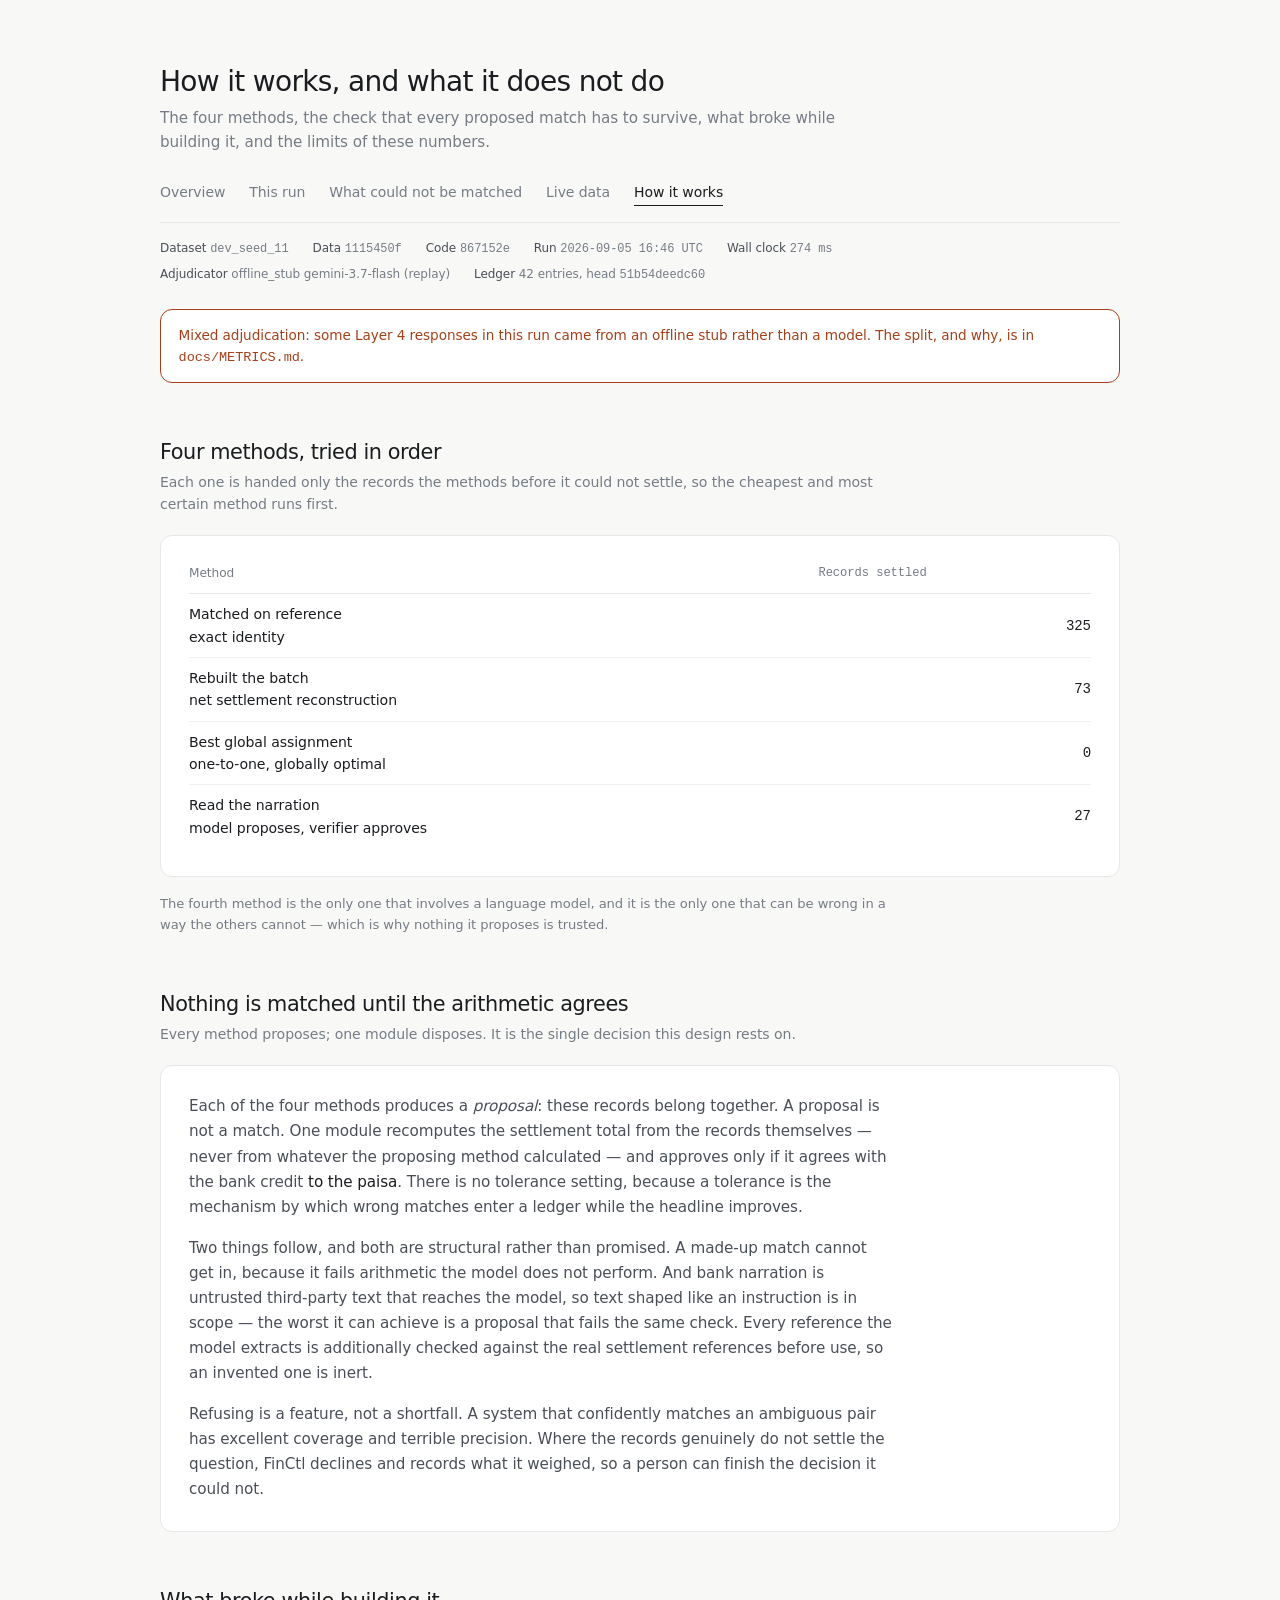
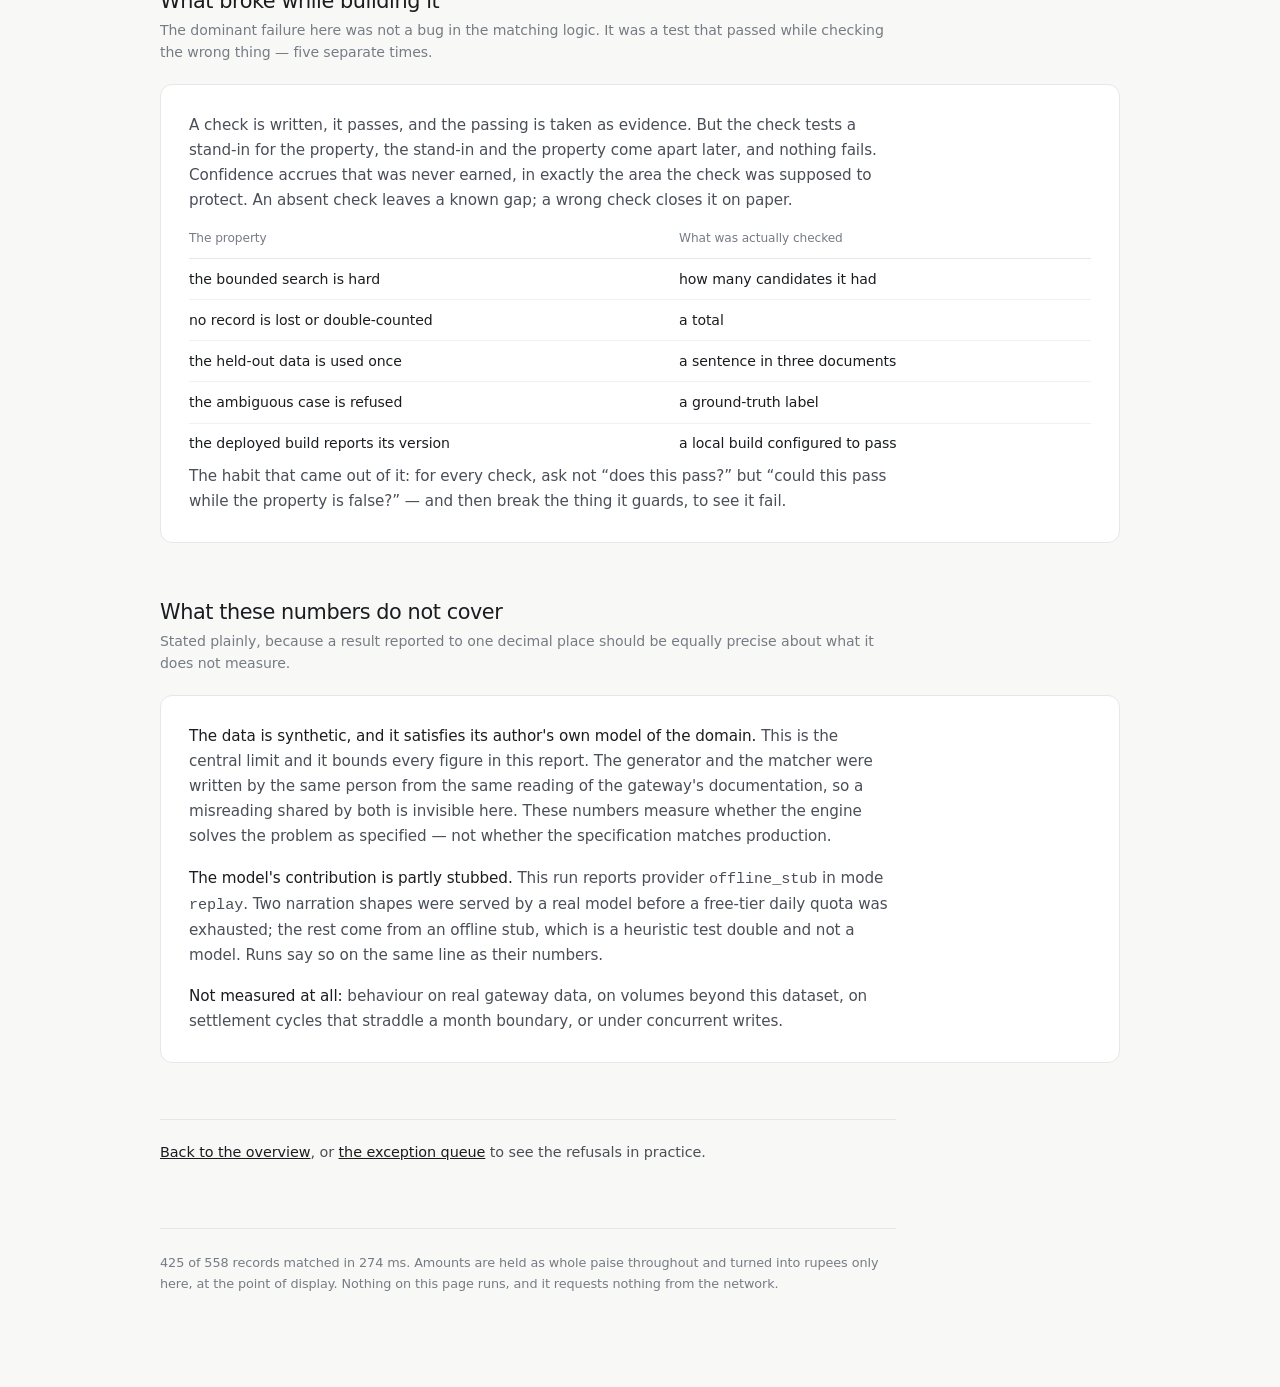
==== docs/about.html @ 03b8dcee "Split the report into five pages; add a read-only ingestion adapter The single page recorded a run f" ====
<!DOCTYPE html>
<html lang="en">
<head>
<meta charset="utf-8">
<meta name="viewport" content="width=device-width, initial-scale=1">
<title>How it works, and what it does not do — FinCtl</title>
<meta name="description" content="The four methods, the check that every proposed match has to survive, what broke while building it, and the limits of these numbers.">
<style>
/* FinCtl UI. Inlined into the page by scripts/render_report.py -- kept as a real file so it is
   editable and reviewable, but never fetched at runtime. No framework, no build step.

   Typography follows the Munim Today screen: a large light heading with one grey sentence under
   it saying what the section shows, generous whitespace, hairline-bordered white cards on a
   near-white ground. Text is set in the system sans face; monospace is reserved for money and
   counts, because those are the only things on the page a reader compares column-wise.

   Fonts are system stacks. A webfont would be an external request, and the static report's whole
   claim is that it makes none.

   Palette: grayscale, plus exactly two accents. One for money that reconciled, one for money that
   did not. A third colour would imply a third outcome, and there are only two. */

:root {
  --ink: #1a1c1f;
  --ink-2: #4a4f57;
  --muted: #767c85;
  --hair: #e6e7e9;
  --hair-2: #f0f1f2;
  --ground: #f8f8f7;
  --card: #ffffff;

  --resolved: #1f6f4a;
  --exception: #a5401a;

  --focus: #1a1c1f;

  --sans: -apple-system, BlinkMacSystemFont, "Segoe UI", "Inter", system-ui, "Helvetica Neue",
    Arial, sans-serif;
  --mono: ui-monospace, SFMono-Regular, "SF Mono", Menlo, Consolas, "Liberation Mono", monospace;

  --radius: 12px;
}

@media (prefers-color-scheme: dark) {
  :root {
    --ink: #e9eaec;
    --ink-2: #b4b9c0;
    --muted: #8e949c;
    --hair: #2b2e34;
    --hair-2: #23262b;
    --ground: #131519;
    --card: #191c21;

    --resolved: #52b184;
    --exception: #dd8055;

    --focus: #e9eaec;
  }
}

* { box-sizing: border-box; }

html { -webkit-text-size-adjust: 100%; }

body {
  margin: 0;
  padding: 4rem 1.5rem 6rem;
  background: var(--ground);
  color: var(--ink);
  font: 400 15px/1.6 var(--sans);
  letter-spacing: -0.005em;
}

main { max-width: 60rem; margin: 0 auto; }

/* Money and counts only. Everything else is the sans face. */
.num, .mono {
  font-family: var(--mono);
  font-variant-numeric: tabular-nums;
  font-feature-settings: "tnum";
  text-align: right;
  white-space: nowrap;
}
.mono { text-align: left; }

/* --- header ------------------------------------------------------------------------------ */

header { margin-bottom: 3.5rem; }

h1 {
  font-size: 1.75rem;
  font-weight: 300;
  letter-spacing: -0.025em;
  margin: 0 0 .5rem;
  line-height: 1.25;
}

.tagline {
  color: var(--muted);
  margin: 0 0 1.5rem;
  font-size: .95rem;
  max-width: 44rem;
  line-height: 1.55;
}

.provenance {
  color: var(--muted);
  font-size: .75rem;
  margin: 0;
  display: flex;
  flex-wrap: wrap;
  gap: .35rem 1.5rem;
}
.provenance b { font-weight: 500; color: var(--ink-2); }
.provenance .v { font-family: var(--mono); font-variant-numeric: tabular-nums; }

.warn {
  color: var(--exception);
  background: var(--card);
  border: 1px solid currentColor;
  border-radius: var(--radius);
  padding: .9rem 1.1rem;
  font-size: .85rem;
  line-height: 1.55;
  margin: 1.5rem 0 0;
}

/* --- sections ---------------------------------------------------------------------------- */

section { margin-bottom: 3.5rem; }

h2 {
  font-size: 1.3rem;
  font-weight: 300;
  letter-spacing: -0.02em;
  color: var(--ink);
  margin: 0 0 .35rem;
  line-height: 1.3;
}

/* The single grey sentence under every heading, saying what the section shows. */
.says {
  color: var(--muted);
  font-size: .88rem;
  margin: 0 0 1.25rem;
  max-width: 46rem;
  line-height: 1.55;
}

/* The caption under a figure, saying how to read what is above it. */
.caption {
  color: var(--muted);
  font-size: .82rem;
  margin: 1rem 0 0;
  max-width: 46rem;
  line-height: 1.6;
}

.card {
  background: var(--card);
  border: 1px solid var(--hair);
  border-radius: var(--radius);
  padding: 1.75rem;
}
.card.flush { padding: 0; overflow: hidden; }

/* --- intro ------------------------------------------------------------------------------- */

.intro p {
  margin: 0 0 1rem;
  max-width: 44rem;
  font-size: .95rem;
  line-height: 1.65;
  color: var(--ink-2);
}
.intro p:last-child { margin-bottom: 0; }
.intro strong { color: var(--ink); font-weight: 500; }
.intro .lede { color: var(--ink); font-size: 1rem; }

/* The worked example. A definition list, so the figures line up in their own column without a
   table's header row implying more structure than three numbers need. */
.worked {
  margin: 1.5rem 0;
  padding: 1.25rem 1.4rem;
  background: var(--ground);
  border-radius: calc(var(--radius) - 4px);
  border: 1px solid var(--hair-2);
}
.worked dl {
  margin: 0;
  display: grid;
  grid-template-columns: 1fr auto;
  gap: .55rem 1.5rem;
  align-items: baseline;
}
.worked dt { color: var(--ink-2); font-size: .88rem; }
.worked dt small { display: block; color: var(--muted); font-size: .76rem; margin-top: .15rem; }
.worked dd {
  margin: 0;
  font-family: var(--mono);
  font-variant-numeric: tabular-nums;
  text-align: right;
  white-space: nowrap;
  font-size: .9rem;
}
.worked dt.gap, .worked dd.gap { padding-top: .7rem; border-top: 1px solid var(--hair); }
.worked dd.gap { color: var(--exception); }
.worked dd.closed { color: var(--resolved); }

/* --- metrics strip ----------------------------------------------------------------------- */

/* Three columns exactly, not auto-fit. There are six cells, and `auto-fit` resolved to five at
   this width, leaving one cell alone on a second row beside four cells' worth of bare grid
   background. A fixed 3x2 divides evenly. */
.strip {
  display: grid;
  grid-template-columns: repeat(3, 1fr);
  gap: 1px;
  background: var(--hair);
  border: 1px solid var(--hair);
  border-radius: var(--radius);
  overflow: hidden;
  margin: 0;
}

.cell { background: var(--card); padding: 1.25rem 1.3rem; }
.cell dt { color: var(--muted); font-size: .78rem; margin: 0 0 .5rem; font-weight: 400; }
.cell dd {
  margin: 0;
  font-family: var(--mono);
  font-variant-numeric: tabular-nums;
  font-size: 1.4rem;
  font-weight: 400;
  letter-spacing: -0.02em;
  line-height: 1.15;
}
.cell .sub {
  display: block;
  font-family: var(--sans);
  font-size: .76rem;
  color: var(--muted);
  margin-top: .45rem;
  letter-spacing: 0;
}
.cell.good dd { color: var(--resolved); }
.cell.bad dd { color: var(--exception); }

/* --- cascade ----------------------------------------------------------------------------- */

.cascade { display: flex; flex-direction: column; gap: .9rem; }

/* Three columns: label, bar, figures. The figures used to be overlaid on the bar with a
   text-shadow meant to keep them legible over the fill, the track and both accents at once. A
   screenshot showed it does not work -- dark text on the dark green fill is unreadable. Giving
   the numbers their own column is legible unconditionally and needs no trick. */
.rung {
  display: grid;
  grid-template-columns: 12.5rem 1fr 13rem;
  gap: 1.25rem;
  align-items: center;
}
.rung .lbl { font-size: .9rem; color: var(--ink); }
.rung .lbl small { display: block; color: var(--muted); font-size: .74rem; margin-top: .15rem; }

.track {
  background: var(--hair-2);
  border-radius: 3px;
  height: 1.9rem;
  display: flex;
  align-items: center;
}

/* Width is set inline from the data, because the value IS the datum -- a stylesheet cannot know
   it. Nothing else about the bar is inline. */
.fill { height: 100%; background: var(--resolved); border-radius: 3px; min-width: 3px; }
.rung.dead .fill { background: var(--muted); }
.rung.out .fill { background: var(--exception); }

.rung .qty {
  font-size: .8rem;
  color: var(--ink);
  font-family: var(--mono);
  font-variant-numeric: tabular-nums;
  white-space: nowrap;
}
.rung .qty .of { color: var(--muted); font-family: var(--sans); }

/* --- exception queue --------------------------------------------------------------------- */

.by-type { width: 100%; border-collapse: collapse; font-size: .88rem; }
.by-type th {
  text-align: left;
  font-weight: 500;
  color: var(--muted);
  font-size: .76rem;
  padding: 0 .75rem .6rem 0;
  border-bottom: 1px solid var(--hair);
}
.by-type th.num { padding-right: 0; }
.by-type td { padding: .55rem .75rem .55rem 0; border-bottom: 1px solid var(--hair-2); }
.by-type td.num { padding-right: 0; }
.by-type tr:last-child td { border-bottom: none; }

.queue { display: flex; flex-direction: column; }

/* <details>/<summary> rather than a scripted table: keyboard operation, Enter/Space, and screen
   reader expanded-state come from the element for free, and no JS means no way for the toggle to
   break. The grid gives the alignment a table would. */
.item { border-bottom: 1px solid var(--hair); }
.item:last-child { border-bottom: none; }

.item > summary {
  display: grid;
  grid-template-columns: 1.25rem 1fr 5.5rem 10.5rem;
  gap: .9rem;
  align-items: baseline;
  padding: 1rem 1.75rem;
  cursor: pointer;
  list-style: none;
  font-size: .9rem;
}
.item > summary::-webkit-details-marker { display: none; }
.item > summary:hover { background: var(--ground); }
.item[open] > summary { background: var(--ground); }

/* Text marker, not an icon. */
.item > summary .mark { color: var(--muted); user-select: none; font-family: var(--mono); }
.item > summary .mark::before { content: "+"; }
.item[open] > summary .mark::before { content: "\2212"; }

.item > summary .what { color: var(--ink); }
.item > summary .where {
  display: block;
  color: var(--muted);
  font-size: .76rem;
  margin-top: .25rem;
}
.item > summary .cnt {
  color: var(--muted);
  font-size: .82rem;
  font-family: var(--mono);
  font-variant-numeric: tabular-nums;
  text-align: right;
}
.item > summary .amt {
  color: var(--exception);
  font-family: var(--mono);
  font-variant-numeric: tabular-nums;
  text-align: right;
}

.body { padding: .25rem 1.75rem 1.75rem 4rem; }
.body > p { margin: 1rem 0 0; font-size: .88rem; color: var(--ink-2); max-width: 46rem; line-height: 1.6; }

.body h3 {
  font-size: .78rem;
  font-weight: 500;
  color: var(--muted);
  margin: 1.75rem 0 .7rem;
}
.body h3 .flag { font-weight: 400; color: var(--exception); }
.body h3 .ok { font-weight: 400; color: var(--muted); }

.ev { width: 100%; border-collapse: collapse; font-size: .82rem; }
.ev th {
  text-align: left;
  font-weight: 500;
  color: var(--muted);
  font-size: .74rem;
  padding: 0 .75rem .4rem 0;
  border-bottom: 1px solid var(--hair);
  white-space: nowrap;
}
.ev th.num { padding-right: 0; }
.ev td { padding: .45rem .75rem; border-bottom: 1px solid var(--hair-2); vertical-align: top; }
.ev td:first-child { padding-left: 0; }
.ev td.num { padding-right: 0; }
.ev tr:last-child td { border-bottom: none; }
.ev .rid { font-family: var(--mono); color: var(--ink-2); white-space: nowrap; }
.ev .keys { color: var(--muted); font-size: .76rem; }
.ev .keys span { margin-right: .9rem; white-space: nowrap; }
.ev .pair td { border-bottom: none; padding-bottom: .1rem; padding-top: .8rem; }
.ev .pairsum { color: var(--resolved); }

.subset { margin: 0 0 .45rem; font-size: .82rem; }
.subset .ids { font-family: var(--mono); color: var(--ink-2); }
.subset .eq { color: var(--muted); }
.subset .pairsum { font-family: var(--mono); color: var(--resolved); }

.trail { width: 100%; border-collapse: collapse; font-size: .8rem; }
.trail th {
  text-align: left; font-weight: 500; color: var(--muted); font-size: .74rem;
  padding: 0 .75rem .4rem 0; border-bottom: 1px solid var(--hair);
}
.trail th.num { padding-right: 0; }
.trail td { padding: .45rem .75rem; border-bottom: 1px solid var(--hair-2); vertical-align: top; }
.trail td:first-child { padding-left: 0; }
.trail tr:last-child td { border-bottom: none; }
.trail .hash { font-family: var(--mono); color: var(--muted); white-space: nowrap; }
.trail .det { color: var(--ink-2); line-height: 1.5; }

/* Terminal and empty states get a sentence, not a shrug. */
.empty {
  padding: 2.5rem 1.75rem;
  color: var(--muted);
  font-size: .9rem;
  line-height: 1.6;
  text-align: center;
}
.empty strong { display: block; color: var(--ink); font-weight: 400; margin-bottom: .4rem; font-size: .95rem; }
.empty code {
  font-family: var(--mono);
  color: var(--ink);
  background: var(--ground);
  border: 1px solid var(--hair);
  padding: .1rem .4rem;
  border-radius: 4px;
  font-size: .85em;
}

/* --- raw blocks -------------------------------------------------------------------------- */

pre {
  background: var(--ground);
  border: 1px solid var(--hair-2);
  border-radius: calc(var(--radius) - 4px);
  padding: 1.1rem 1.2rem;
  overflow-x: auto;
  font-family: var(--mono);
  font-variant-numeric: tabular-nums;
  font-size: .74rem;
  line-height: 1.6;
  margin: 0;
}

details.raw { border-top: 1px solid var(--hair-2); }
details.raw:first-of-type { border-top: none; }
details.raw > summary {
  cursor: pointer;
  font-size: .88rem;
  color: var(--ink-2);
  padding: 1rem 0;
  list-style: none;
}
details.raw > summary::-webkit-details-marker { display: none; }
details.raw > summary::before { content: "+"; color: var(--muted); margin-right: .6rem; font-family: var(--mono); }
details.raw[open] > summary::before { content: "\2212"; }
details.raw > summary:hover { color: var(--ink); }
details.raw > pre { margin-bottom: 1.25rem; }

footer {
  margin-top: 4rem;
  padding-top: 1.5rem;
  border-top: 1px solid var(--hair);
  color: var(--muted);
  font-size: .8rem;
  line-height: 1.6;
  max-width: 46rem;
}

/* --- navigation ---------------------------------------------------------------------------- */

/* Text links, no icons, no chrome. The current page is a span rather than a link to itself: a
   control that does nothing is worse than no control (D-0026). */
nav {
  display: flex;
  flex-wrap: wrap;
  gap: .25rem 1.5rem;
  margin: 1.25rem 0 1rem;
  padding-bottom: 1rem;
  border-bottom: 1px solid var(--hair);
  font-size: .875rem;
}

nav a, nav .here {
  text-decoration: none;
  padding: .15rem 0;
  border-bottom: 1px solid transparent;
}

nav a { color: var(--muted); }
nav a:hover { color: var(--ink); border-bottom-color: var(--hair); }

nav .here {
  color: var(--ink);
  font-weight: 500;
  border-bottom-color: var(--ink);
}

/* Skip link: present for keyboard users, out of the way for everyone else. */
.skip {
  position: absolute;
  left: -9999px;
  top: 0;
  background: var(--card);
  color: var(--ink);
  padding: .6rem 1rem;
  border: 1px solid var(--hair);
  border-radius: var(--radius);
  z-index: 10;
}
.skip:focus { left: 1rem; top: 1rem; }

.onward {
  margin-top: 2.5rem;
  padding-top: 1.25rem;
  border-top: 1px solid var(--hair);
  color: var(--ink-2);
  font-size: .9rem;
  line-height: 1.7;
  max-width: 46rem;
}
.onward a { color: var(--ink); }

.onward-list { margin: 0; display: grid; gap: .35rem .75rem; }
.onward-list dt { margin-top: .85rem; font-weight: 500; }
.onward-list dt:first-child { margin-top: 0; }
.onward-list dd {
  margin: 0;
  color: var(--ink-2);
  font-size: .9rem;
  line-height: 1.65;
}

/* --- exception filtering, in CSS ------------------------------------------------------------ */

/* Filtering with no script at all (D-0026). Each chip is a fragment link to an empty anchor that
   sits immediately before the queue; `:target` on that anchor lets a sibling combinator reach in
   and hide every row of a different type. The back button works because these are real history
   entries, and it degrades to "everything shown" when no fragment is set. */

.filters {
  display: flex;
  flex-wrap: wrap;
  gap: .5rem;
  margin: 0 0 1.25rem;
}

.filters .chip {
  display: inline-flex;
  align-items: baseline;
  gap: .5rem;
  padding: .35rem .7rem;
  border: 1px solid var(--hair);
  border-radius: 999px;
  background: var(--card);
  color: var(--ink-2);
  font-size: .8rem;
  text-decoration: none;
}

.filters .chip:hover { color: var(--ink); border-color: var(--ink-2); }

.filters .chip .cnt {
  color: var(--muted);
  font-family: var(--mono);
  font-variant-numeric: tabular-nums;
  font-size: .75rem;
}

/* The anchors themselves are invisible and carry nothing. */
.ftarget { display: block; height: 0; overflow: hidden; }

/* Targeting any filter anchor hides every row; the matching rule then re-shows its own
   type. The exception types are a CLOSED enum (core/results.py), so these rules are
   enumerable rather than open-ended, and a test asserts every member of that enum has one
   here — otherwise adding a type would silently produce a filter that hides everything. */
.ftarget:target ~ .card .item { display: none; }
#f-all:target ~ .card .item { display: block; }
#f-AMBIGUOUS:target ~ .card .t-AMBIGUOUS { display: block; }
#f-DISPUTE_UNRESOLVED:target ~ .card .t-DISPUTE_UNRESOLVED { display: block; }
#f-DUPLICATE_REFERENCE:target ~ .card .t-DUPLICATE_REFERENCE { display: block; }
#f-FX_UNRESOLVED:target ~ .card .t-FX_UNRESOLVED { display: block; }
#f-MISSING_BANK_ROW:target ~ .card .t-MISSING_BANK_ROW { display: block; }
#f-MISSING_GATEWAY_ROW:target ~ .card .t-MISSING_GATEWAY_ROW { display: block; }
#f-ON_HOLD_UNRELEASED:target ~ .card .t-ON_HOLD_UNRELEASED { display: block; }
#f-SUBSET_SEARCH_EXHAUSTED:target ~ .card .t-SUBSET_SEARCH_EXHAUSTED { display: block; }
#f-TIMING_OUTSIDE_WINDOW:target ~ .card .t-TIMING_OUTSIDE_WINDOW { display: block; }
#f-UNCLASSIFIED:target ~ .card .t-UNCLASSIFIED { display: block; }
#f-UNEXPLAINED_ADJ:target ~ .card .t-UNEXPLAINED_ADJ { display: block; }
#f-UNPARSEABLE_NARRATION:target ~ .card .t-UNPARSEABLE_NARRATION { display: block; }
#f-VERIFIER_REJECTED:target ~ .card .t-VERIFIER_REJECTED { display: block; }

/* --- focus, motion, small screens -------------------------------------------------------- */

/* Visible focus on everything interactive, including summary elements, which several UA
   stylesheets leave unstyled. */
a:focus-visible,
summary:focus-visible,
[tabindex]:focus-visible {
  outline: 2px solid var(--focus);
  outline-offset: -2px;
  border-radius: 3px;
}
summary:focus:not(:focus-visible) { outline: none; }

@media (prefers-reduced-motion: reduce) {
  *, *::before, *::after {
    animation-duration: 0.01ms !important;
    animation-iteration-count: 1 !important;
    transition-duration: 0.01ms !important;
    scroll-behavior: auto !important;
  }
}

@media (max-width: 46rem) {
  body { padding: 2.25rem 1rem 4rem; font-size: 14px; }
  main { max-width: none; }

  h1 { font-size: 1.45rem; }
  h2 { font-size: 1.15rem; }

  .card { padding: 1.25rem; }
  section { margin-bottom: 2.5rem; }
  header { margin-bottom: 2.5rem; }

  /* The cascade stacks: a 12.5rem label column plus a bar does not fit a phone, and shrinking the
     label to fit would truncate the layer names, which are the point. */
  .rung { grid-template-columns: 1fr; gap: .4rem; }
  .rung .lbl small { display: inline; margin-left: .5rem; }

  /* The worked example keeps its two columns -- the figures are the content, and stacking them
     would break the alignment that makes the subtraction readable. */
  .worked { padding: 1rem; }
  .worked dl { gap: .5rem .75rem; }
  .worked dt { font-size: .82rem; }
  .worked dd { font-size: .82rem; }

  /* Amount stays on its own row and stays right-aligned rather than being dropped -- it is the
     column an operator triages on. */
  .item > summary {
    grid-template-columns: 1.25rem 1fr;
    row-gap: .5rem;
    padding: .9rem 1.25rem;
  }
  .item > summary .cnt,
  .item > summary .amt { grid-column: 2; text-align: left; }
  .item > summary .amt { font-size: .95rem; }

  .body { padding: .25rem 1.25rem 1.25rem 1.25rem; }

  /* Evidence tables scroll rather than reflow: the row-id and amount columns must stay on one
     line to remain comparable. */
  .ev-wrap, .trail-wrap { overflow-x: auto; }

  .cell dd { font-size: 1.25rem; }
}

/* The filter counts are rows, not records, and the two genuinely differ. Said next to the
   controls rather than in a footnote, because that is where the confusion happens. */
.filter-note { margin-top: -.5rem; margin-bottom: 1.25rem; }

/* --- the credential form (D-0027) ---------------------------------------------------------- */

/* The only form in the report, and the only page with a control that acts. It exists on the
   server-rendered /settings page and is deliberately absent from the static export, where there
   would be nothing to receive it. */

form.keys { margin: 0; max-width: 34rem; }
form.keys p { margin: 0 0 1rem; display: flex; flex-direction: column; gap: .35rem; }
form.keys p.two { flex-direction: row; gap: .75rem; align-items: flex-end; flex-wrap: wrap; }
form.keys p.two label { align-self: flex-start; }

form.keys label {
  color: var(--ink-2);
  font-size: .8rem;
  letter-spacing: .01em;
}

form.keys input {
  font: inherit;
  font-family: var(--mono);
  font-variant-numeric: tabular-nums;
  padding: .5rem .65rem;
  border: 1px solid var(--hair);
  border-radius: 8px;
  background: var(--ground);
  color: var(--ink);
  min-width: 0;
}

form.keys p.two input { width: 7rem; }
form.keys input:focus-visible { outline: 2px solid var(--focus); outline-offset: -2px; }

form.keys input.submit {
  font-family: var(--sans);
  cursor: pointer;
  align-self: flex-start;
  width: auto;
  padding: .55rem 1.1rem;
  background: var(--ink);
  color: var(--card);
  border-color: var(--ink);
}
form.keys input.submit:hover { opacity: .88; }

/* The limits list. Plain text, no icons -- these are the constraints, not decoration. */
.limits {
  margin: 0;
  padding-left: 1.1rem;
  color: var(--ink-2);
  font-size: .9rem;
  line-height: 1.7;
}
.limits li { margin-bottom: .5rem; }
.limits li:last-child { margin-bottom: 0; }

</style>
</head>
<body>
<a class="skip" href="#main">Skip to content</a>
<main>
  <header>
    <h1>How it works, and what it does not do</h1>
    <p class="tagline">The four methods, the check that every proposed match has to survive, what broke while building it, and the limits of these numbers.</p>
    <nav aria-label="Sections"><a href="index.html">Overview</a><a href="run.html">This run</a><a href="exceptions.html">What could not be matched</a><a href="settings.html">Live data</a><span class="here" aria-current="page">How it works</span></nav>
    <p class="provenance"><span><b>Dataset</b> <span class='v'>dev_seed_11</span></span> <span><b>Data</b> <span class='v'>1115450f</span></span> <span><b>Code</b> <span class='v'>867152e</span></span> <span><b>Run</b> <span class='v'>2026-09-05 16:46 UTC</span></span> <span><b>Wall clock</b> <span class='v'>274 ms</span></span> <span><b>Adjudicator</b> offline_stub gemini-3.7-flash (replay)</span> <span><b>Ledger</b> 42 entries, head <span class='v'>51b54deedc60</span></span></p>
    <p class="warn">Mixed adjudication: some Layer 4 responses in this run came from an offline stub rather than a model. The split, and why, is in <code>docs/METRICS.md</code>.</p>
  </header>

  <div id="main">
<section><h2>Four methods, tried in order</h2><p class="says">Each one is handed only the records the methods before it could not settle, so the cheapest and most certain method runs first.</p><div class="card"><table class="by-type"><thead><tr><th>Method</th><th class="num">Records settled</th></tr></thead><tbody><tr><td>Matched on reference<br><span class="keys">exact identity</span></td><td class="num">325</td></tr><tr><td>Rebuilt the batch<br><span class="keys">net settlement reconstruction</span></td><td class="num">73</td></tr><tr><td>Best global assignment<br><span class="keys">one-to-one, globally optimal</span></td><td class="num">0</td></tr><tr><td>Read the narration<br><span class="keys">model proposes, verifier approves</span></td><td class="num">27</td></tr></tbody></table></div><p class="caption">The fourth method is the only one that involves a language model, and it is the only one that can be wrong in a way the others cannot — which is why nothing it proposes is trusted.</p></section><section><h2>Nothing is matched until the arithmetic agrees</h2><p class="says">Every method proposes; one module disposes. It is the single decision this design rests on.</p><div class="card intro"><p>Each of the four methods produces a <em>proposal</em>: these records belong together. A proposal is not a match. One module recomputes the settlement total from the records themselves — never from whatever the proposing method calculated — and approves only if it agrees with the bank credit <strong>to the paisa</strong>. There is no tolerance setting, because a tolerance is the mechanism by which wrong matches enter a ledger while the headline improves.</p><p>Two things follow, and both are structural rather than promised. A made-up match cannot get in, because it fails arithmetic the model does not perform. And bank narration is untrusted third-party text that reaches the model, so text shaped like an instruction is in scope — the worst it can achieve is a proposal that fails the same check. Every reference the model extracts is additionally checked against the real settlement references before use, so an invented one is inert.</p><p>Refusing is a feature, not a shortfall. A system that confidently matches an ambiguous pair has excellent coverage and terrible precision. Where the records genuinely do not settle the question, FinCtl declines and records what it weighed, so a person can finish the decision it could not.</p></div></section><section><h2>What broke while building it</h2><p class="says">The dominant failure here was not a bug in the matching logic. It was a test that passed while checking the wrong thing — five separate times.</p><div class="card intro"><p>A check is written, it passes, and the passing is taken as evidence. But the check tests a stand-in for the property, the stand-in and the property come apart later, and nothing fails. Confidence accrues that was never earned, in exactly the area the check was supposed to protect. An absent check leaves a known gap; a wrong check closes it on paper.</p><table class="by-type"><thead><tr><th>The property</th><th>What was actually checked</th></tr></thead><tbody><tr><td>the bounded search is hard</td><td>how many candidates it had</td></tr><tr><td>no record is lost or double-counted</td><td>a total</td></tr><tr><td>the held-out data is used once</td><td>a sentence in three documents</td></tr><tr><td>the ambiguous case is refused</td><td>a ground-truth label</td></tr><tr><td>the deployed build reports its version</td><td>a local build configured to pass</td></tr></tbody></table><p>The habit that came out of it: for every check, ask not &ldquo;does this pass?&rdquo; but &ldquo;could this pass while the property is false?&rdquo; — and then break the thing it guards, to see it fail.</p></div></section><section><h2>What these numbers do not cover</h2><p class="says">Stated plainly, because a result reported to one decimal place should be equally precise about what it does not measure.</p><div class="card intro"><p><strong>The data is synthetic, and it satisfies its author's own model of the domain.</strong> This is the central limit and it bounds every figure in this report. The generator and the matcher were written by the same person from the same reading of the gateway's documentation, so a misreading shared by both is invisible here. These numbers measure whether the engine solves the problem as specified — not whether the specification matches production.</p><p><strong>The model's contribution is partly stubbed.</strong> This run reports provider <code>offline_stub</code> in mode <code>replay</code>. Two narration shapes were served by a real model before a free-tier daily quota was exhausted; the rest come from an offline stub, which is a heuristic test double and not a model. Runs say so on the same line as their numbers.</p><p><strong>Not measured at all:</strong> behaviour on real gateway data, on volumes beyond this dataset, on settlement cycles that straddle a month boundary, or under concurrent writes.</p></div></section><p class="onward"><a href="index.html">Back to the overview</a>, or <a href="exceptions.html">the exception queue</a> to see the refusals in practice.</p>
  </div>

  <footer>425 of 558 records matched in 274 ms. Amounts are held as whole paise throughout and turned into rupees only here, at the point of display. Nothing on this page runs, and it requests nothing from the network.</footer>
</main>
<!-- The figures on this page are also here as JSON, so it is machine-readable without scraping
     the markup. Nothing on this page executes: there is no script, no fetch, and no external
     reference of any kind. Filtering is CSS `:target`, not code. -->
<script id="run-data" type="application/json">{
  "ablation": "\nAblation (same dataset, layers enabled cumulatively)\n  arm                  auto-match   false-match   value matched   exceptions   UNCLASSIFIED\n  exact only (L1)          58.2%         0.00%           57.2%          233             94\n  + netting (L2)           71.3%         0.00%           73.4%          160              4   +13.1pp rec  +16.2pp val\n  + fuzzy (L3)             71.3%         0.00%           73.4%          160              0   +0.0pp rec  +0.0pp val\n  + LLM (L4)               76.2%         0.00%           78.8%          133              0   +4.8pp rec  +5.4pp val\n  False-match rate is reported on every arm: an arm that raises coverage while also\n  raising false matches is a regression being sold as an improvement.\n  Records and value are reported separately because a layer can buy a lot of one and\n  little of the other.",
  "at_risk_paise": 1146129974,
  "auto_matched": 425,
  "block": "Dataset: dev_seed_11  data 1115450f   SHA: 867152e   2026-09-05 16:46\nAdjudicator: offline_stub / gemini-3.7-flash   !! STUBBED PROPOSER, not a model (6 responses)\n  ^ counts THIS RUN's responses. 1 cached rule(s) were authored by a real model; those narrations now resolve via the promoted regex, so their fixtures are never consulted and the model does not appear above. Its contribution moved from the response cache into the rules cache, which is what promotion is for.\nRecords processed         558          Wall clock    0.275s\nAuto-matched              425    76.2%   Throughput   2031 rec/s\n  Layer 1  exact            325    58.2%\n  Layer 2  netting           73    13.1%\n  Layer 3  fuzzy              0     0.0%\n  Layer 4  LLM+verified      27     4.8%\nFalse matches               0    0.00%   <- precision, not coverage\nExceptions                133    23.8%    Rs 1,14,61,299.74 at risk\n  correctly flagged        94    70.7%\n  missed matches           39    29.3%\nValue in the run    Rs 8,77,64,133.83          <- see 'value denominator' below\n  value matched     Rs 6,91,46,021.36    78.8%\n  value unmatched   Rs 1,86,18,112.47    21.2%   the two sum to the total, exactly\n  value denominator: per record across all three sources, the same population the record rate uses.\n    One sale is counted up to three times -- as a ledger row, a gateway payment and inside a bank credit --\n    so this exceeds the money that moved. Per source: merchant Rs 2,66,64,589.00  gateway Rs 3,39,09,140.33  bank Rs 2,71,90,404.50\n  NB 'at risk' above is Rs 1,14,61,299.74, which is NOT this figure: it sums each exception's own\n    amount-at-risk (a batch's expected credit, say), not the gross value of every record it names.\n  by type: TIMING_OUTSIDE_WINDOW 44, AMBIGUOUS 43, MISSING_BANK_ROW 32, UNPARSEABLE_NARRATION 32, SUBSET_SEARCH_EXHAUSTED 13, MISSING_GATEWAY_ROW 1\n  by class: absent 56, undetermined 38\nLLM calls                   0   cache hits    6   Calls / 100  0.00 (replay: all 6 responses from cache)\n  cold calls / 100: not measured -- this run replayed from cache, so it cannot report a cold rate. The last cold attempt was terminated by provider quota exhaustion; see docs/METRICS.md.\n  by kind: none (all replayed from fixtures)   MODE=replay\nRules cache                 3 rules   2 promoted from narration the seeded regex missed\n  authored by: google-gemini/gemini-3.7-flash x1, offline_stub/gemini-3.7-flash x1\nAdjudication             0.0s   retries 0   backoff     0s   (1% of wall clock)\nCost / 1000            Rs TBD          USD 0.000000 total\nAudit ledger               42 entries   head 51b54deedc60\nBy mechanism  (delta != 0 batches; ground-truth attribution. refused is a SUCCESS, exhausted is an honest failure)\n  credit_without_parseable_utr       4 batches  resolved 3  refused 0  exhausted 0  unclassified 0  MISSING_BANK_ROW 1\n  duplicate_reference_contamination  2 batches  resolved 2  refused 0  exhausted 0  unclassified 0\n  export_cutoff_skew                 3 batches  resolved 3  refused 0  exhausted 0  unclassified 0\n  multiple_subsets_explain_delta     2 batches  resolved 0  refused 2  exhausted 0  unclassified 0\n  on_hold_release_misdated           2 batches  resolved 2  refused 0  exhausted 0  unclassified 0\n  pool_beyond_node_budget            1 batch    resolved 0  refused 0  exhausted 1  unclassified 0\nRefusals  (declining is a SUCCESS. Two distinct kinds, kept separate on purpose - they were conflated once). STRICTER than the by-pathology row below: that asks whether the engine avoided a wrong answer, this asks whether it gave the right answer for the right reason - a declared AMBIGUOUS, not merely an absence.\n  P7 record-level tie            8/8    records   100.0%\n  M5 batch subset ambiguity      2/2    batches   100.0%\nBy pathology  (records carry >=1, so these OVERLAP and do not sum to 558)\n  P1   502/541  P2    57/66   P3    18/18   P4     3/3    P5     4/4    P6    24/24\n  P7     8/8    P8    24/24   P9    50/50   P10   30/30   P11    2/2    P12   12/14",
  "by_class": {
    "absent": 56,
    "undetermined": 38
  },
  "by_mechanism": {
    "credit_without_parseable_utr": {
      "MISSING_BANK_ROW": 1,
      "batches": 4,
      "exhausted": 0,
      "refused": 0,
      "resolved": 3,
      "unclassified": 0
    },
    "duplicate_reference_contamination": {
      "batches": 2,
      "exhausted": 0,
      "refused": 0,
      "resolved": 2,
      "unclassified": 0
    },
    "export_cutoff_skew": {
      "batches": 3,
      "exhausted": 0,
      "refused": 0,
      "resolved": 3,
      "unclassified": 0
    },
    "multiple_subsets_explain_delta": {
      "batches": 2,
      "exhausted": 0,
      "refused": 2,
      "resolved": 0,
      "unclassified": 0
    },
    "on_hold_release_misdated": {
      "batches": 2,
      "exhausted": 0,
      "refused": 0,
      "resolved": 2,
      "unclassified": 0
    },
    "pool_beyond_node_budget": {
      "batches": 1,
      "exhausted": 1,
      "refused": 0,
      "resolved": 0,
      "unclassified": 0
    }
  },
  "by_type": {
    "AMBIGUOUS": 43,
    "MISSING_BANK_ROW": 32,
    "MISSING_GATEWAY_ROW": 1,
    "SUBSET_SEARCH_EXHAUSTED": 13,
    "TIMING_OUTSIDE_WINDOW": 44,
    "UNPARSEABLE_NARRATION": 32
  },
  "correctly_flagged": 94,
  "dataset": "dev_seed_11",
  "entering": {
    "1": 558,
    "2": 233,
    "3": 160,
    "4": 160
  },
  "exception_items": [
    {
      "amount_at_risk_paise": 411156315,
      "audit_trail": [
        {
          "confidence": 100,
          "decision": "raise_exception",
          "detail": "44 gateway rows carry no settlement assignment, and no in-period batch needed them. Their settlement falls outside the period this export covers - pending writeback, not a reconciliation failure.",
          "entry_hash": "bfec27888b38",
          "layer": 4,
          "model": "gemini-3.7-flash",
          "outcome": "TIMING_OUTSIDE_WINDOW",
          "provider": "offline_stub",
          "seq": 39
        }
      ],
      "detail": "44 gateway rows carry no settlement assignment, and no in-period batch needed them. Their settlement falls outside the period this export covers - pending writeback, not a reconciliation failure.",
      "evidence": [],
      "evidence_complete": true,
      "evidence_found": 0,
      "evidence_truncated": false,
      "id": "ex012",
      "layer": 4,
      "record_ids": [
        "gw_000022",
        "gw_000025",
        "gw_000026",
        "gw_000028",
        "gw_000030",
        "gw_000033",
        "gw_000034",
        "gw_000035",
        "gw_000036",
        "gw_000037",
        "gw_000039",
        "gw_000040",
        "gw_000042",
        "gw_000043",
        "gw_000044",
        "gw_000045",
        "gw_000046",
        "gw_000047",
        "gw_000048",
        "gw_000049",
        "gw_000050",
        "gw_000051",
        "gw_000052",
        "gw_000053",
        "gw_000054",
        "gw_000055",
        "gw_000056",
        "gw_000057",
        "gw_000058",
        "gw_000059",
        "gw_000148",
        "gw_000149",
        "gw_000150",
        "gw_000151",
        "gw_000152",
        "gw_000288",
        "gw_000289",
        "gw_000290",
        "gw_000291",
        "gw_000292",
        "gw_000293",
        "gw_000294",
        "gw_000299",
        "gw_000300"
      ],
      "type": "TIMING_OUTSIDE_WINDOW"
    },
    {
      "amount_at_risk_paise": 132893704,
      "audit_trail": [
        {
          "confidence": 100,
          "decision": "raise_exception",
          "detail": "search hit its nodes bound at subset size 8 after 200001 nodes over 62 candidates, with 0 subsets found so far - a lower bound, not a total. Neither a match nor an ambiguity can be claimed from an incomplete search.",
          "entry_hash": "bcead4d07560",
          "layer": 2,
          "model": null,
          "outcome": "SUBSET_SEARCH_EXHAUSTED",
          "provider": null,
          "seq": 38
        }
      ],
      "detail": "search hit its nodes bound at subset size 8 after 200001 nodes over 62 candidates, with 0 subsets found so far - a lower bound, not a total. Neither a match nor an ambiguity can be claimed from an incomplete search.",
      "evidence": [],
      "evidence_complete": false,
      "evidence_found": 0,
      "evidence_truncated": false,
      "id": "ex004",
      "layer": 2,
      "record_ids": [
        "gw_000015",
        "gw_000016",
        "gw_000017",
        "gw_000018",
        "gw_000019",
        "gw_000020",
        "bk_000003",
        "ml_000015",
        "ml_000016",
        "ml_000017",
        "ml_000018",
        "ml_000019",
        "ml_000020"
      ],
      "type": "SUBSET_SEARCH_EXHAUSTED"
    },
    {
      "amount_at_risk_paise": 86904639,
      "audit_trail": [
        {
          "confidence": 100,
          "decision": "raise_exception",
          "detail": "setl_000028 settled with UTR 1585862611g2e9cy but no bank credit carries that reference. Absence, not mismatch: there is no scalar to reconstruct against, so no search is attempted.",
          "entry_hash": "924b13fc01d0",
          "layer": 1,
          "model": null,
          "outcome": "MISSING_BANK_ROW",
          "provider": null,
          "seq": 36
        },
        {
          "confidence": 100,
          "decision": "raise_exception",
          "detail": "setl_000028 settled with UTR 1585862611g2e9cy and no bank credit carries that reference in either its reference column or a parseable narration. A credit with unreadable narration is present in this statement, so this may be a formatting problem rather than a feed gap - a human should read the narration.",
          "entry_hash": "51b54deedc60",
          "layer": 4,
          "model": "gemini-3.7-flash",
          "outcome": "UNPARSEABLE_NARRATION",
          "provider": "offline_stub",
          "seq": 42
        }
      ],
      "detail": "setl_000028 settled with UTR 1585862611g2e9cy but no bank credit carries that reference. Absence, not mismatch: there is no scalar to reconstruct against, so no search is attempted.",
      "evidence": [],
      "evidence_complete": true,
      "evidence_found": 0,
      "evidence_truncated": false,
      "id": "ex002",
      "layer": 1,
      "record_ids": [
        "gw_000233",
        "gw_000234",
        "gw_000235",
        "gw_000236",
        "gw_000237",
        "gw_000238",
        "ml_000171",
        "ml_000172",
        "ml_000173",
        "ml_000174",
        "ml_000175",
        "ml_000176"
      ],
      "type": "MISSING_BANK_ROW"
    },
    {
      "amount_at_risk_paise": 86904639,
      "audit_trail": [
        {
          "confidence": 100,
          "decision": "raise_exception",
          "detail": "setl_000028 settled with UTR 1585862611g2e9cy but no bank credit carries that reference. Absence, not mismatch: there is no scalar to reconstruct against, so no search is attempted.",
          "entry_hash": "924b13fc01d0",
          "layer": 1,
          "model": null,
          "outcome": "MISSING_BANK_ROW",
          "provider": null,
          "seq": 36
        },
        {
          "confidence": 100,
          "decision": "raise_exception",
          "detail": "setl_000028 settled with UTR 1585862611g2e9cy and no bank credit carries that reference in either its reference column or a parseable narration. A credit with unreadable narration is present in this statement, so this may be a formatting problem rather than a feed gap - a human should read the narration.",
          "entry_hash": "51b54deedc60",
          "layer": 4,
          "model": "gemini-3.7-flash",
          "outcome": "UNPARSEABLE_NARRATION",
          "provider": "offline_stub",
          "seq": 42
        }
      ],
      "detail": "setl_000028 settled with UTR 1585862611g2e9cy and no bank credit carries that reference in either its reference column or a parseable narration. A credit with unreadable narration is present in this statement, so this may be a formatting problem rather than a feed gap - a human should read the narration.",
      "evidence": [],
      "evidence_complete": true,
      "evidence_found": 0,
      "evidence_truncated": false,
      "id": "ex011",
      "layer": 4,
      "record_ids": [
        "gw_000233",
        "gw_000234",
        "gw_000235",
        "gw_000236",
        "gw_000237",
        "gw_000238",
        "ml_000171",
        "ml_000172",
        "ml_000173",
        "ml_000174",
        "ml_000175",
        "ml_000176"
      ],
      "type": "UNPARSEABLE_NARRATION"
    },
    {
      "amount_at_risk_paise": 78199779,
      "audit_trail": [
        {
          "confidence": 100,
          "decision": "raise_exception",
          "detail": "setl_000023 settled with UTR 1675464054gdi3eg but no bank credit carries that reference. Absence, not mismatch: there is no scalar to reconstruct against, so no search is attempted.",
          "entry_hash": "4389f90d9cfa",
          "layer": 1,
          "model": null,
          "outcome": "MISSING_BANK_ROW",
          "provider": null,
          "seq": 34
        },
        {
          "confidence": 100,
          "decision": "raise_exception",
          "detail": "setl_000023 settled with UTR 1675464054gdi3eg and no bank credit carries that reference in either its reference column or a parseable narration. A credit with unreadable narration is present in this statement, so this may be a formatting problem rather than a feed gap - a human should read the narration.",
          "entry_hash": "09695c3a259a",
          "layer": 4,
          "model": "gemini-3.7-flash",
          "outcome": "UNPARSEABLE_NARRATION",
          "provider": "offline_stub",
          "seq": 40
        }
      ],
      "detail": "setl_000023 settled with UTR 1675464054gdi3eg but no bank credit carries that reference. Absence, not mismatch: there is no scalar to reconstruct against, so no search is attempted.",
      "evidence": [],
      "evidence_complete": true,
      "evidence_found": 0,
      "evidence_truncated": false,
      "id": "ex000",
      "layer": 1,
      "record_ids": [
        "gw_000197",
        "gw_000198",
        "gw_000199",
        "gw_000200",
        "gw_000201",
        "gw_000202",
        "ml_000135",
        "ml_000136",
        "ml_000137",
        "ml_000138",
        "ml_000139",
        "ml_000140"
      ],
      "type": "MISSING_BANK_ROW"
    },
    {
      "amount_at_risk_paise": 78199779,
      "audit_trail": [
        {
          "confidence": 100,
          "decision": "raise_exception",
          "detail": "setl_000023 settled with UTR 1675464054gdi3eg but no bank credit carries that reference. Absence, not mismatch: there is no scalar to reconstruct against, so no search is attempted.",
          "entry_hash": "4389f90d9cfa",
          "layer": 1,
          "model": null,
          "outcome": "MISSING_BANK_ROW",
          "provider": null,
          "seq": 34
        },
        {
          "confidence": 100,
          "decision": "raise_exception",
          "detail": "setl_000023 settled with UTR 1675464054gdi3eg and no bank credit carries that reference in either its reference column or a parseable narration. A credit with unreadable narration is present in this statement, so this may be a formatting problem rather than a feed gap - a human should read the narration.",
          "entry_hash": "09695c3a259a",
          "layer": 4,
          "model": "gemini-3.7-flash",
          "outcome": "UNPARSEABLE_NARRATION",
          "provider": "offline_stub",
          "seq": 40
        }
      ],
      "detail": "setl_000023 settled with UTR 1675464054gdi3eg and no bank credit carries that reference in either its reference column or a parseable narration. A credit with unreadable narration is present in this statement, so this may be a formatting problem rather than a feed gap - a human should read the narration.",
      "evidence": [],
      "evidence_complete": true,
      "evidence_found": 0,
      "evidence_truncated": false,
      "id": "ex009",
      "layer": 4,
      "record_ids": [
        "gw_000197",
        "gw_000198",
        "gw_000199",
        "gw_000200",
        "gw_000201",
        "gw_000202",
        "ml_000135",
        "ml_000136",
        "ml_000137",
        "ml_000138",
        "ml_000139",
        "ml_000140"
      ],
      "type": "UNPARSEABLE_NARRATION"
    },
    {
      "amount_at_risk_paise": 51707899,
      "audit_trail": [
        {
          "confidence": 100,
          "decision": "raise_exception",
          "detail": "setl_000024 settled with UTR 182473832603xxzm but no bank credit carries that reference. Absence, not mismatch: there is no scalar to reconstruct against, so no search is attempted.",
          "entry_hash": "ad9d2411bd65",
          "layer": 1,
          "model": null,
          "outcome": "MISSING_BANK_ROW",
          "provider": null,
          "seq": 35
        },
        {
          "confidence": 100,
          "decision": "raise_exception",
          "detail": "setl_000024 settled with UTR 182473832603xxzm and no bank credit carries that reference in either its reference column or a parseable narration. A credit with unreadable narration is present in this statement, so this may be a formatting problem rather than a feed gap - a human should read the narration.",
          "entry_hash": "e49cc48ab4e4",
          "layer": 4,
          "model": "gemini-3.7-flash",
          "outcome": "UNPARSEABLE_NARRATION",
          "provider": "offline_stub",
          "seq": 41
        }
      ],
      "detail": "setl_000024 settled with UTR 182473832603xxzm but no bank credit carries that reference. Absence, not mismatch: there is no scalar to reconstruct against, so no search is attempted.",
      "evidence": [],
      "evidence_complete": true,
      "evidence_found": 0,
      "evidence_truncated": false,
      "id": "ex001",
      "layer": 1,
      "record_ids": [
        "gw_000203",
        "gw_000204",
        "gw_000205",
        "gw_000206",
        "ml_000141",
        "ml_000142",
        "ml_000143",
        "ml_000144"
      ],
      "type": "MISSING_BANK_ROW"
    },
    {
      "amount_at_risk_paise": 51707899,
      "audit_trail": [
        {
          "confidence": 100,
          "decision": "raise_exception",
          "detail": "bank credit bk_000023 carries reference (none) which matches no settlement. Narration: 'NEFT CR-RAZORPAY SOFTWARE-SETTLEMENT'",
          "entry_hash": "51aefd4fcab6",
          "layer": 1,
          "model": null,
          "outcome": "MISSING_GATEWAY_ROW",
          "provider": null,
          "seq": 37
        }
      ],
      "detail": "bank credit bk_000023 carries reference (none) which matches no settlement. Narration: 'NEFT CR-RAZORPAY SOFTWARE-SETTLEMENT'",
      "evidence": [],
      "evidence_complete": true,
      "evidence_found": 0,
      "evidence_truncated": false,
      "id": "ex003",
      "layer": 1,
      "record_ids": [
        "bk_000023"
      ],
      "type": "MISSING_GATEWAY_ROW"
    },
    {
      "amount_at_risk_paise": 51707899,
      "audit_trail": [
        {
          "confidence": 100,
          "decision": "raise_exception",
          "detail": "setl_000024 settled with UTR 182473832603xxzm but no bank credit carries that reference. Absence, not mismatch: there is no scalar to reconstruct against, so no search is attempted.",
          "entry_hash": "ad9d2411bd65",
          "layer": 1,
          "model": null,
          "outcome": "MISSING_BANK_ROW",
          "provider": null,
          "seq": 35
        },
        {
          "confidence": 100,
          "decision": "raise_exception",
          "detail": "setl_000024 settled with UTR 182473832603xxzm and no bank credit carries that reference in either its reference column or a parseable narration. A credit with unreadable narration is present in this statement, so this may be a formatting problem rather than a feed gap - a human should read the narration.",
          "entry_hash": "e49cc48ab4e4",
          "layer": 4,
          "model": "gemini-3.7-flash",
          "outcome": "UNPARSEABLE_NARRATION",
          "provider": "offline_stub",
          "seq": 41
        }
      ],
      "detail": "setl_000024 settled with UTR 182473832603xxzm and no bank credit carries that reference in either its reference column or a parseable narration. A credit with unreadable narration is present in this statement, so this may be a formatting problem rather than a feed gap - a human should read the narration.",
      "evidence": [],
      "evidence_complete": true,
      "evidence_found": 0,
      "evidence_truncated": false,
      "id": "ex010",
      "layer": 4,
      "record_ids": [
        "gw_000203",
        "gw_000204",
        "gw_000205",
        "gw_000206",
        "ml_000141",
        "ml_000142",
        "ml_000143",
        "ml_000144"
      ],
      "type": "UNPARSEABLE_NARRATION"
    },
    {
      "amount_at_risk_paise": 36543400,
      "audit_trail": [
        {
          "confidence": 100,
          "decision": "raise_exception",
          "detail": "2 ledger rows and 2 gateway payments of Rs 1,82,717.00 are mutually interchangeable: every candidate pairing is equally optimal, so nothing in the data says which payment belongs to which order. The money reconciles either way; the attribution does not, and attributing a payment to the wrong customer is a wrong statement about that customer's account. Refused rather than picked. | evidence 4/4: [ml_000222+gw_000295]=18271700; [ml_000222+gw_000296]=18271700; [ml_000223+gw_000295]=18271700; [ml_000223+gw_000296]=18271700",
          "entry_hash": "4a73b5ad5f1f",
          "layer": 3,
          "model": null,
          "outcome": "AMBIGUOUS",
          "provider": null,
          "seq": 32
        }
      ],
      "detail": "2 ledger rows and 2 gateway payments of Rs 1,82,717.00 are mutually interchangeable: every candidate pairing is equally optimal, so nothing in the data says which payment belongs to which order. The money reconciles either way; the attribution does not, and attributing a payment to the wrong customer is a wrong statement about that customer's account. Refused rather than picked.",
      "evidence": [
        {
          "row_ids": [
            "ml_000222",
            "gw_000295"
          ],
          "sum_paise": 18271700
        },
        {
          "row_ids": [
            "ml_000222",
            "gw_000296"
          ],
          "sum_paise": 18271700
        },
        {
          "row_ids": [
            "ml_000223",
            "gw_000295"
          ],
          "sum_paise": 18271700
        },
        {
          "row_ids": [
            "ml_000223",
            "gw_000296"
          ],
          "sum_paise": 18271700
        }
      ],
      "evidence_complete": true,
      "evidence_found": 4,
      "evidence_truncated": false,
      "id": "ex007",
      "layer": 3,
      "record_ids": [
        "ml_000222",
        "ml_000223",
        "gw_000295",
        "gw_000296"
      ],
      "type": "AMBIGUOUS"
    },
    {
      "amount_at_risk_paise": 29429672,
      "audit_trail": [
        {
          "confidence": 100,
          "decision": "raise_exception",
          "detail": "2 distinct subsets of size 5 each close delta Rs 2,94,296.72, so the arithmetic does not determine which rows settled. Refused rather than picking one. 10 pool rows are implicated across the candidate subsets. | evidence 2/2: [gw_000060+gw_000024+gw_000041+gw_000032+gw_000029]=29429672; [gw_000031+gw_000021+gw_000023+gw_000027+gw_000038]=29429672",
          "entry_hash": "05b91a01365f",
          "layer": 2,
          "model": null,
          "outcome": "AMBIGUOUS",
          "provider": null,
          "seq": 30
        }
      ],
      "detail": "2 distinct subsets of size 5 each close delta Rs 2,94,296.72, so the arithmetic does not determine which rows settled. Refused rather than picking one. 10 pool rows are implicated across the candidate subsets.",
      "evidence": [
        {
          "row_ids": [
            "gw_000060",
            "gw_000024",
            "gw_000041",
            "gw_000032",
            "gw_000029"
          ],
          "sum_paise": 29429672
        },
        {
          "row_ids": [
            "gw_000031",
            "gw_000021",
            "gw_000023",
            "gw_000027",
            "gw_000038"
          ],
          "sum_paise": 29429672
        }
      ],
      "evidence_complete": true,
      "evidence_found": 2,
      "evidence_truncated": false,
      "id": "ex005",
      "layer": 2,
      "record_ids": [
        "gw_000143",
        "gw_000144",
        "gw_000145",
        "gw_000146",
        "gw_000147",
        "bk_000015",
        "ml_000093",
        "ml_000094",
        "ml_000095",
        "ml_000096",
        "ml_000097",
        "gw_000021",
        "gw_000023",
        "gw_000024",
        "gw_000027",
        "gw_000029",
        "gw_000031",
        "gw_000032",
        "gw_000038",
        "gw_000041",
        "gw_000060"
      ],
      "type": "AMBIGUOUS"
    },
    {
      "amount_at_risk_paise": 26039600,
      "audit_trail": [
        {
          "confidence": 100,
          "decision": "raise_exception",
          "detail": "2 ledger rows and 2 gateway payments of Rs 1,30,198.00 are mutually interchangeable: every candidate pairing is equally optimal, so nothing in the data says which payment belongs to which order. The money reconciles either way; the attribution does not, and attributing a payment to the wrong customer is a wrong statement about that customer's account. Refused rather than picked. | evidence 4/4: [ml_000224+gw_000297]=13019800; [ml_000224+gw_000298]=13019800; [ml_000225+gw_000297]=13019800; [ml_000225+gw_000298]=13019800",
          "entry_hash": "266fff5e1815",
          "layer": 3,
          "model": null,
          "outcome": "AMBIGUOUS",
          "provider": null,
          "seq": 33
        }
      ],
      "detail": "2 ledger rows and 2 gateway payments of Rs 1,30,198.00 are mutually interchangeable: every candidate pairing is equally optimal, so nothing in the data says which payment belongs to which order. The money reconciles either way; the attribution does not, and attributing a payment to the wrong customer is a wrong statement about that customer's account. Refused rather than picked.",
      "evidence": [
        {
          "row_ids": [
            "ml_000224",
            "gw_000297"
          ],
          "sum_paise": 13019800
        },
        {
          "row_ids": [
            "ml_000224",
            "gw_000298"
          ],
          "sum_paise": 13019800
        },
        {
          "row_ids": [
            "ml_000225",
            "gw_000297"
          ],
          "sum_paise": 13019800
        },
        {
          "row_ids": [
            "ml_000225",
            "gw_000298"
          ],
          "sum_paise": 13019800
        }
      ],
      "evidence_complete": true,
      "evidence_found": 4,
      "evidence_truncated": false,
      "id": "ex008",
      "layer": 3,
      "record_ids": [
        "ml_000224",
        "ml_000225",
        "gw_000297",
        "gw_000298"
      ],
      "type": "AMBIGUOUS"
    },
    {
      "amount_at_risk_paise": 24734750,
      "audit_trail": [
        {
          "confidence": 100,
          "decision": "raise_exception",
          "detail": "21 distinct subsets of size 2 each close delta Rs 2,47,347.50, so the arithmetic does not determine which rows settled. Refused rather than picking one. 7 pool rows are implicated across the candidate subsets. | evidence 5/21 (truncated): [gw_000190+gw_000191]=24734750; [gw_000190+gw_000192]=24734750; [gw_000190+gw_000193]=24734750; [gw_000190+gw_000194]=24734750; [gw_000190+gw_000195]=24734750",
          "entry_hash": "56b09d97b296",
          "layer": 2,
          "model": null,
          "outcome": "AMBIGUOUS",
          "provider": null,
          "seq": 31
        }
      ],
      "detail": "21 distinct subsets of size 2 each close delta Rs 2,47,347.50, so the arithmetic does not determine which rows settled. Refused rather than picking one. 7 pool rows are implicated across the candidate subsets.",
      "evidence": [
        {
          "row_ids": [
            "gw_000190",
            "gw_000191"
          ],
          "sum_paise": 24734750
        },
        {
          "row_ids": [
            "gw_000190",
            "gw_000192"
          ],
          "sum_paise": 24734750
        },
        {
          "row_ids": [
            "gw_000190",
            "gw_000193"
          ],
          "sum_paise": 24734750
        },
        {
          "row_ids": [
            "gw_000190",
            "gw_000194"
          ],
          "sum_paise": 24734750
        },
        {
          "row_ids": [
            "gw_000190",
            "gw_000195"
          ],
          "sum_paise": 24734750
        }
      ],
      "evidence_complete": true,
      "evidence_found": 21,
      "evidence_truncated": true,
      "id": "ex006",
      "layer": 2,
      "record_ids": [
        "gw_000187",
        "gw_000188",
        "gw_000189",
        "bk_000022",
        "ml_000132",
        "ml_000133",
        "ml_000134",
        "gw_000190",
        "gw_000191",
        "gw_000192",
        "gw_000193",
        "gw_000194",
        "gw_000195",
        "gw_000196"
      ],
      "type": "AMBIGUOUS"
    }
  ],
  "exceptions": 133,
  "false_matches": 0,
  "ledger": {
    "entries": 42,
    "head": "51b54deedc60475a459a8b2348e35f7e70ed0dfeee992569b59bfbdd0875f4ac"
  },
  "llm": {
    "cache_hits": 6,
    "calls": 0,
    "mode": "replay",
    "model_versions": [
      "gemini-3.7-flash"
    ],
    "provider": "offline_stub",
    "real_responses": 0,
    "retries": 0,
    "rules_by_source": {
      "google-gemini/gemini-3.7-flash": 1,
      "offline_stub/gemini-3.7-flash": 1
    },
    "rules_promoted": 2,
    "rules_total": 3,
    "stubbed": true
  },
  "missed_matches": 39,
  "per_layer": {
    "1": 325,
    "2": 73,
    "4": 27
  },
  "per_pathology": {
    "1": [
      502,
      541
    ],
    "10": [
      30,
      30
    ],
    "11": [
      2,
      2
    ],
    "12": [
      12,
      14
    ],
    "2": [
      57,
      66
    ],
    "3": [
      18,
      18
    ],
    "4": [
      3,
      3
    ],
    "5": [
      4,
      4
    ],
    "6": [
      24,
      24
    ],
    "7": [
      8,
      8
    ],
    "8": [
      24,
      24
    ],
    "9": [
      50,
      50
    ]
  },
  "provenance": {
    "dataset_sha": "1115450f",
    "git_sha": "867152e",
    "manifest_state": "match",
    "started_at_utc": "2026-09-05 16:46",
    "trustworthy": true
  },
  "record_digest": {
    "bk_000003": {
      "amount_paise": 171918850,
      "keys": {
        "narration": "NEFT-RAZORPAYSOFTWARE-UTR1749612677hipgad-STL",
        "reference": "1749612677hipgad"
      },
      "kind": "credit",
      "source": "bank",
      "value_date_ist": "2026-03-27"
    },
    "bk_000015": {
      "amount_paise": 109539289,
      "keys": {
        "narration": "NEFT-RAZORPAYSOFTWARE-UTR1637714577s9k769-STL",
        "reference": "1637714577s9k769"
      },
      "kind": "credit",
      "source": "bank",
      "value_date_ist": "2026-03-26"
    },
    "bk_000022": {
      "amount_paise": 65085876,
      "keys": {
        "narration": "NEFT-RAZORPAYSOFTWARE-UTR15570013706v6me4-STL",
        "reference": "15570013706v6me4"
      },
      "kind": "credit",
      "source": "bank",
      "value_date_ist": "2026-03-09"
    },
    "bk_000023": {
      "amount_paise": 51707899,
      "keys": {
        "narration": "NEFT CR-RAZORPAY SOFTWARE-SETTLEMENT",
        "reference": ""
      },
      "kind": "credit",
      "source": "bank",
      "value_date_ist": "2026-03-10"
    },
    "gw_000015": {
      "amount_paise": 4707700,
      "at_utc": 1774420200,
      "currency": "INR",
      "keys": {
        "order_id": "order_000015",
        "payment_id": null,
        "settlement_id": "setl_000003",
        "settlement_utr": "1749612677hipgad"
      },
      "kind": "payment",
      "net_paise": 4596598,
      "source": "gateway"
    },
    "gw_000016": {
      "amount_paise": 4988400,
      "at_utc": 1774420200,
      "currency": "INR",
      "keys": {
        "order_id": "order_000016",
        "payment_id": null,
        "settlement_id": "setl_000003",
        "settlement_utr": "1749612677hipgad"
      },
      "kind": "payment",
      "net_paise": 4870674,
      "source": "gateway"
    },
    "gw_000017": {
      "amount_paise": 5048600,
      "at_utc": 1774420200,
      "currency": "INR",
      "keys": {
        "order_id": "order_000017",
        "payment_id": null,
        "settlement_id": "setl_000003",
        "settlement_utr": "1749612677hipgad"
      },
      "kind": "payment",
      "net_paise": 4929453,
      "source": "gateway"
    },
    "gw_000018": {
      "amount_paise": 11039800,
      "at_utc": 1774420200,
      "currency": "INR",
      "keys": {
        "order_id": "order_000018",
        "payment_id": null,
        "settlement_id": "setl_000003",
        "settlement_utr": "1749612677hipgad"
      },
      "kind": "payment",
      "net_paise": 10779261,
      "source": "gateway"
    },
    "gw_000019": {
      "amount_paise": 3104100,
      "at_utc": 1774420200,
      "currency": "INR",
      "keys": {
        "order_id": "order_000019",
        "payment_id": null,
        "settlement_id": "setl_000003",
        "settlement_utr": "1749612677hipgad"
      },
      "kind": "payment",
      "net_paise": 3030843,
      "source": "gateway"
    },
    "gw_000020": {
      "amount_paise": 11079800,
      "at_utc": 1774420200,
      "currency": "INR",
      "keys": {
        "order_id": "order_000020",
        "payment_id": null,
        "settlement_id": "setl_000003",
        "settlement_utr": "1749612677hipgad"
      },
      "kind": "payment",
      "net_paise": 10818317,
      "source": "gateway"
    },
    "gw_000021": {
      "amount_paise": 7122500,
      "at_utc": 1774420200,
      "currency": "INR",
      "keys": {
        "order_id": "order_000021",
        "payment_id": null,
        "settlement_id": null,
        "settlement_utr": null
      },
      "kind": "payment",
      "net_paise": 6954409,
      "source": "gateway"
    },
    "gw_000022": {
      "amount_paise": 8022900,
      "at_utc": 1774420200,
      "currency": "INR",
      "keys": {
        "order_id": "order_000022",
        "payment_id": null,
        "settlement_id": null,
        "settlement_utr": null
      },
      "kind": "payment",
      "net_paise": 7833560,
      "source": "gateway"
    },
    "gw_000023": {
      "amount_paise": 5573600,
      "at_utc": 1774420200,
      "currency": "INR",
      "keys": {
        "order_id": "order_000023",
        "payment_id": null,
        "settlement_id": null,
        "settlement_utr": null
      },
      "kind": "payment",
      "net_paise": 5442063,
      "source": "gateway"
    },
    "gw_000024": {
      "amount_paise": 10385600,
      "at_utc": 1774420200,
      "currency": "INR",
      "keys": {
        "order_id": "order_000024",
        "payment_id": null,
        "settlement_id": null,
        "settlement_utr": null
      },
      "kind": "payment",
      "net_paise": 10140500,
      "source": "gateway"
    },
    "gw_000025": {
      "amount_paise": 16875300,
      "at_utc": 1774420200,
      "currency": "INR",
      "keys": {
        "order_id": "order_000025",
        "payment_id": null,
        "settlement_id": null,
        "settlement_utr": null
      },
      "kind": "payment",
      "net_paise": 16477043,
      "source": "gateway"
    },
    "gw_000026": {
      "amount_paise": 2680100,
      "at_utc": 1774420200,
      "currency": "INR",
      "keys": {
        "order_id": "order_000026",
        "payment_id": null,
        "settlement_id": null,
        "settlement_utr": null
      },
      "kind": "payment",
      "net_paise": 2616850,
      "source": "gateway"
    },
    "gw_000027": {
      "amount_paise": 3886700,
      "at_utc": 1774420200,
      "currency": "INR",
      "keys": {
        "order_id": "order_000027",
        "payment_id": null,
        "settlement_id": null,
        "settlement_utr": null
      },
      "kind": "payment",
      "net_paise": 3794974,
      "source": "gateway"
    },
    "gw_000028": {
      "amount_paise": 11624700,
      "at_utc": 1774420200,
      "currency": "INR",
      "keys": {
        "order_id": "order_000028",
        "payment_id": null,
        "settlement_id": null,
        "settlement_utr": null
      },
      "kind": "payment",
      "net_paise": 11350357,
      "source": "gateway"
    },
    "gw_000029": {
      "amount_paise": 301000,
      "at_utc": 1774420200,
      "currency": "INR",
      "keys": {
        "order_id": "order_000029",
        "payment_id": null,
        "settlement_id": null,
        "settlement_utr": null
      },
      "kind": "payment",
      "net_paise": 293896,
      "source": "gateway"
    },
    "gw_000030": {
      "amount_paise": 8673300,
      "at_utc": 1774420200,
      "currency": "INR",
      "keys": {
        "order_id": "order_000030",
        "payment_id": null,
        "settlement_id": null,
        "settlement_utr": null
      },
      "kind": "payment",
      "net_paise": 8468610,
      "source": "gateway"
    },
    "gw_000031": {
      "amount_paise": 10173200,
      "at_utc": 1774420200,
      "currency": "INR",
      "keys": {
        "order_id": "order_000031",
        "payment_id": null,
        "settlement_id": null,
        "settlement_utr": null
      },
      "kind": "payment",
      "net_paise": 9933112,
      "source": "gateway"
    },
    "gw_000032": {
      "amount_paise": 1997200,
      "at_utc": 1774420200,
      "currency": "INR",
      "keys": {
        "order_id": "order_000032",
        "payment_id": null,
        "settlement_id": null,
        "settlement_utr": null
      },
      "kind": "payment",
      "net_paise": 1950066,
      "source": "gateway"
    },
    "gw_000033": {
      "amount_paise": 5521800,
      "at_utc": 1774420200,
      "currency": "INR",
      "keys": {
        "order_id": "order_000033",
        "payment_id": null,
        "settlement_id": null,
        "settlement_utr": null
      },
      "kind": "payment",
      "net_paise": 5391486,
      "source": "gateway"
    },
    "gw_000034": {
      "amount_paise": 16737700,
      "at_utc": 1774420200,
      "currency": "INR",
      "keys": {
        "order_id": "order_000034",
        "payment_id": null,
        "settlement_id": null,
        "settlement_utr": null
      },
      "kind": "payment",
      "net_paise": 16342690,
      "source": "gateway"
    },
    "gw_000035": {
      "amount_paise": 456500,
      "at_utc": 1774420200,
      "currency": "INR",
      "keys": {
        "order_id": "order_000035",
        "payment_id": null,
        "settlement_id": null,
        "settlement_utr": null
      },
      "kind": "payment",
      "net_paise": 445727,
      "source": "gateway"
    },
    "gw_000036": {
      "amount_paise": 9714500,
      "at_utc": 1774420200,
      "currency": "INR",
      "keys": {
        "order_id": "order_000036",
        "payment_id": null,
        "settlement_id": null,
        "settlement_utr": null
      },
      "kind": "payment",
      "net_paise": 9485238,
      "source": "gateway"
    },
    "gw_000037": {
      "amount_paise": 16359200,
      "at_utc": 1774420200,
      "currency": "INR",
      "keys": {
        "order_id": "order_000037",
        "payment_id": null,
        "settlement_id": null,
        "settlement_utr": null
      },
      "kind": "payment",
      "net_paise": 15973123,
      "source": "gateway"
    },
    "gw_000038": {
      "amount_paise": 3385000,
      "at_utc": 1774420200,
      "currency": "INR",
      "keys": {
        "order_id": "order_000038",
        "payment_id": null,
        "settlement_id": null,
        "settlement_utr": null
      },
      "kind": "payment",
      "net_paise": 3305114,
      "source": "gateway"
    },
    "gw_000039": {
      "amount_paise": 12730500,
      "at_utc": 1774420200,
      "currency": "INR",
      "keys": {
        "order_id": "order_000039",
        "payment_id": null,
        "settlement_id": null,
        "settlement_utr": null
      },
      "kind": "payment",
      "net_paise": 12430060,
      "source": "gateway"
    },
    "gw_000040": {
      "amount_paise": 3608200,
      "at_utc": 1774420200,
      "currency": "INR",
      "keys": {
        "order_id": "order_000040",
        "payment_id": null,
        "settlement_id": null,
        "settlement_utr": null
      },
      "kind": "payment",
      "net_paise": 3523046,
      "source": "gateway"
    },
    "gw_000041": {
      "amount_paise": 4842700,
      "at_utc": 1774420200,
      "currency": "INR",
      "keys": {
        "order_id": "order_000041",
        "payment_id": null,
        "settlement_id": null,
        "settlement_utr": null
      },
      "kind": "payment",
      "net_paise": 4728412,
      "source": "gateway"
    },
    "gw_000042": {
      "amount_paise": 8197700,
      "at_utc": 1774420200,
      "currency": "INR",
      "keys": {
        "order_id": "order_000042",
        "payment_id": null,
        "settlement_id": null,
        "settlement_utr": null
      },
      "kind": "payment",
      "net_paise": 8004234,
      "source": "gateway"
    },
    "gw_000043": {
      "amount_paise": 21488100,
      "at_utc": 1774420200,
      "currency": "INR",
      "keys": {
        "order_id": "order_000043",
        "payment_id": null,
        "settlement_id": null,
        "settlement_utr": null
      },
      "kind": "payment",
      "net_paise": 20980981,
      "source": "gateway"
    },
    "gw_000044": {
      "amount_paise": 6590400,
      "at_utc": 1774420200,
      "currency": "INR",
      "keys": {
        "order_id": "order_000044",
        "payment_id": null,
        "settlement_id": null,
        "settlement_utr": null
      },
      "kind": "payment",
      "net_paise": 6434867,
      "source": "gateway"
    },
    "gw_000045": {
      "amount_paise": 4204300,
      "at_utc": 1774420200,
      "currency": "INR",
      "keys": {
        "order_id": "order_000045",
        "payment_id": null,
        "settlement_id": null,
        "settlement_utr": null
      },
      "kind": "payment",
      "net_paise": 4105079,
      "source": "gateway"
    },
    "gw_000046": {
      "amount_paise": 5203400,
      "at_utc": 1774420200,
      "currency": "INR",
      "keys": {
        "order_id": "order_000046",
        "payment_id": null,
        "settlement_id": null,
        "settlement_utr": null
      },
      "kind": "payment",
      "net_paise": 5080600,
      "source": "gateway"
    },
    "gw_000047": {
      "amount_paise": 23176000,
      "at_utc": 1774420200,
      "currency": "INR",
      "keys": {
        "order_id": "order_000047",
        "payment_id": null,
        "settlement_id": null,
        "settlement_utr": null
      },
      "kind": "payment",
      "net_paise": 22629046,
      "source": "gateway"
    },
    "gw_000048": {
      "amount_paise": 15871200,
      "at_utc": 1774420200,
      "currency": "INR",
      "keys": {
        "order_id": "order_000048",
        "payment_id": null,
        "settlement_id": null,
        "settlement_utr": null
      },
      "kind": "payment",
      "net_paise": 15496640,
      "source": "gateway"
    },
    "gw_000049": {
      "amount_paise": 11098200,
      "at_utc": 1774420200,
      "currency": "INR",
      "keys": {
        "order_id": "order_000049",
        "payment_id": null,
        "settlement_id": null,
        "settlement_utr": null
      },
      "kind": "payment",
      "net_paise": 10836282,
      "source": "gateway"
    },
    "gw_000050": {
      "amount_paise": 2772000,
      "at_utc": 1774420200,
      "currency": "INR",
      "keys": {
        "order_id": "order_000050",
        "payment_id": null,
        "settlement_id": null,
        "settlement_utr": null
      },
      "kind": "payment",
      "net_paise": 2706581,
      "source": "gateway"
    },
    "gw_000051": {
      "amount_paise": 1064400,
      "at_utc": 1774420200,
      "currency": "INR",
      "keys": {
        "order_id": "order_000051",
        "payment_id": null,
        "settlement_id": null,
        "settlement_utr": null
      },
      "kind": "payment",
      "net_paise": 1039280,
      "source": "gateway"
    },
    "gw_000052": {
      "amount_paise": 6739300,
      "at_utc": 1774420200,
      "currency": "INR",
      "keys": {
        "order_id": "order_000052",
        "payment_id": null,
        "settlement_id": null,
        "settlement_utr": null
      },
      "kind": "payment",
      "net_paise": 6580253,
      "source": "gateway"
    },
    "gw_000053": {
      "amount_paise": 19444100,
      "at_utc": 1774420200,
      "currency": "INR",
      "keys": {
        "order_id": "order_000053",
        "payment_id": null,
        "settlement_id": null,
        "settlement_utr": null
      },
      "kind": "payment",
      "net_paise": 18985219,
      "source": "gateway"
    },
    "gw_000054": {
      "amount_paise": 6786600,
      "at_utc": 1774420200,
      "currency": "INR",
      "keys": {
        "order_id": "order_000054",
        "payment_id": null,
        "settlement_id": null,
        "settlement_utr": null
      },
      "kind": "payment",
      "net_paise": 6626436,
      "source": "gateway"
    },
    "gw_000055": {
      "amount_paise": 21643200,
      "at_utc": 1774420200,
      "currency": "INR",
      "keys": {
        "order_id": "order_000055",
        "payment_id": null,
        "settlement_id": null,
        "settlement_utr": null
      },
      "kind": "payment",
      "net_paise": 21132420,
      "source": "gateway"
    },
    "gw_000056": {
      "amount_paise": 12921200,
      "at_utc": 1774420200,
      "currency": "INR",
      "keys": {
        "order_id": "order_000056",
        "payment_id": null,
        "settlement_id": null,
        "settlement_utr": null
      },
      "kind": "payment",
      "net_paise": 12616260,
      "source": "gateway"
    },
    "gw_000057": {
      "amount_paise": 13683400,
      "at_utc": 1774420200,
      "currency": "INR",
      "keys": {
        "order_id": "order_000057",
        "payment_id": null,
        "settlement_id": null,
        "settlement_utr": null
      },
      "kind": "payment",
      "net_paise": 13360472,
      "source": "gateway"
    },
    "gw_000058": {
      "amount_paise": 24409300,
      "at_utc": 1774420200,
      "currency": "INR",
      "keys": {
        "order_id": "order_000058",
        "payment_id": null,
        "settlement_id": null,
        "settlement_utr": null
      },
      "kind": "payment",
      "net_paise": 23833241,
      "source": "gateway"
    },
    "gw_000059": {
      "amount_paise": 3363500,
      "at_utc": 1774420200,
      "currency": "INR",
      "keys": {
        "order_id": "order_000059",
        "payment_id": null,
        "settlement_id": null,
        "settlement_utr": null
      },
      "kind": "payment",
      "net_paise": 3284121,
      "source": "gateway"
    },
    "gw_000060": {
      "amount_paise": 12614500,
      "at_utc": 1774420200,
      "currency": "INR",
      "keys": {
        "order_id": "order_000060",
        "payment_id": null,
        "settlement_id": null,
        "settlement_utr": null
      },
      "kind": "payment",
      "net_paise": 12316798,
      "source": "gateway"
    },
    "gw_000143": {
      "amount_paise": 17647600,
      "at_utc": 1773815400,
      "currency": "INR",
      "keys": {
        "order_id": "order_000143",
        "payment_id": null,
        "settlement_id": "setl_000015",
        "settlement_utr": "1637714577s9k769"
      },
      "kind": "payment",
      "net_paise": 17231117,
      "source": "gateway"
    },
    "gw_000144": {
      "amount_paise": 22207900,
      "at_utc": 1773815400,
      "currency": "INR",
      "keys": {
        "order_id": "order_000144",
        "payment_id": null,
        "settlement_id": "setl_000015",
        "settlement_utr": "1637714577s9k769"
      },
      "kind": "payment",
      "net_paise": 21683794,
      "source": "gateway"
    },
    "gw_000145": {
      "amount_paise": 5508800,
      "at_utc": 1773815400,
      "currency": "INR",
      "keys": {
        "order_id": "order_000145",
        "payment_id": null,
        "settlement_id": "setl_000015",
        "settlement_utr": "1637714577s9k769"
      },
      "kind": "payment",
      "net_paise": 5378792,
      "source": "gateway"
    },
    "gw_000146": {
      "amount_paise": 22352400,
      "at_utc": 1773815400,
      "currency": "INR",
      "keys": {
        "order_id": "order_000146",
        "payment_id": null,
        "settlement_id": "setl_000015",
        "settlement_utr": "1637714577s9k769"
      },
      "kind": "payment",
      "net_paise": 21824883,
      "source": "gateway"
    },
    "gw_000147": {
      "amount_paise": 14329200,
      "at_utc": 1773815400,
      "currency": "INR",
      "keys": {
        "order_id": "order_000147",
        "payment_id": null,
        "settlement_id": "setl_000015",
        "settlement_utr": "1637714577s9k769"
      },
      "kind": "payment",
      "net_paise": 13991031,
      "source": "gateway"
    },
    "gw_000148": {
      "amount_paise": 15070500,
      "at_utc": 1773815400,
      "currency": "INR",
      "keys": {
        "order_id": "order_000148",
        "payment_id": null,
        "settlement_id": null,
        "settlement_utr": null
      },
      "kind": "payment",
      "net_paise": 14714836,
      "source": "gateway"
    },
    "gw_000149": {
      "amount_paise": 15070500,
      "at_utc": 1773815400,
      "currency": "INR",
      "keys": {
        "order_id": "order_000149",
        "payment_id": null,
        "settlement_id": null,
        "settlement_utr": null
      },
      "kind": "payment",
      "net_paise": 14714836,
      "source": "gateway"
    },
    "gw_000150": {
      "amount_paise": 15070500,
      "at_utc": 1773815400,
      "currency": "INR",
      "keys": {
        "order_id": "order_000150",
        "payment_id": null,
        "settlement_id": null,
        "settlement_utr": null
      },
      "kind": "payment",
      "net_paise": 14714836,
      "source": "gateway"
    },
    "gw_000151": {
      "amount_paise": 15070500,
      "at_utc": 1773815400,
      "currency": "INR",
      "keys": {
        "order_id": "order_000151",
        "payment_id": null,
        "settlement_id": null,
        "settlement_utr": null
      },
      "kind": "payment",
      "net_paise": 14714836,
      "source": "gateway"
    },
    "gw_000152": {
      "amount_paise": 15070500,
      "at_utc": 1773815400,
      "currency": "INR",
      "keys": {
        "order_id": "order_000152",
        "payment_id": null,
        "settlement_id": null,
        "settlement_utr": null
      },
      "kind": "payment",
      "net_paise": 14714836,
      "source": "gateway"
    },
    "gw_000187": {
      "amount_paise": 1031300,
      "at_utc": 1774981680,
      "currency": "INR",
      "keys": {
        "order_id": "order_000187",
        "payment_id": null,
        "settlement_id": "setl_000022",
        "settlement_utr": "15570013706v6me4"
      },
      "kind": "payment",
      "net_paise": 1006961,
      "source": "gateway"
    },
    "gw_000188": {
      "amount_paise": 16128900,
      "at_utc": 1772605800,
      "currency": "INR",
      "keys": {
        "order_id": "order_000188",
        "payment_id": null,
        "settlement_id": "setl_000022",
        "settlement_utr": "15570013706v6me4"
      },
      "kind": "payment",
      "net_paise": 16128693,
      "source": "gateway"
    },
    "gw_000189": {
      "amount_paise": 23776600,
      "at_utc": 1772605800,
      "currency": "INR",
      "keys": {
        "order_id": "order_000189",
        "payment_id": null,
        "settlement_id": "setl_000022",
        "settlement_utr": "15570013706v6me4"
      },
      "kind": "payment",
      "net_paise": 23215472,
      "source": "gateway"
    },
    "gw_000190": {
      "amount_paise": 12666300,
      "at_utc": 1772605800,
      "currency": "INR",
      "keys": {
        "order_id": "order_000190",
        "payment_id": null,
        "settlement_id": null,
        "settlement_utr": null
      },
      "kind": "payment",
      "net_paise": 12367375,
      "source": "gateway"
    },
    "gw_000191": {
      "amount_paise": 12666300,
      "at_utc": 1772605800,
      "currency": "INR",
      "keys": {
        "order_id": "order_000191",
        "payment_id": null,
        "settlement_id": null,
        "settlement_utr": null
      },
      "kind": "payment",
      "net_paise": 12367375,
      "source": "gateway"
    },
    "gw_000192": {
      "amount_paise": 12666300,
      "at_utc": 1772605800,
      "currency": "INR",
      "keys": {
        "order_id": "order_000192",
        "payment_id": null,
        "settlement_id": null,
        "settlement_utr": null
      },
      "kind": "payment",
      "net_paise": 12367375,
      "source": "gateway"
    },
    "gw_000193": {
      "amount_paise": 12666300,
      "at_utc": 1772605800,
      "currency": "INR",
      "keys": {
        "order_id": "order_000193",
        "payment_id": null,
        "settlement_id": null,
        "settlement_utr": null
      },
      "kind": "payment",
      "net_paise": 12367375,
      "source": "gateway"
    },
    "gw_000194": {
      "amount_paise": 12666300,
      "at_utc": 1772605800,
      "currency": "INR",
      "keys": {
        "order_id": "order_000194",
        "payment_id": null,
        "settlement_id": null,
        "settlement_utr": null
      },
      "kind": "payment",
      "net_paise": 12367375,
      "source": "gateway"
    },
    "gw_000195": {
      "amount_paise": 12666300,
      "at_utc": 1772605800,
      "currency": "INR",
      "keys": {
        "order_id": "order_000195",
        "payment_id": null,
        "settlement_id": null,
        "settlement_utr": null
      },
      "kind": "payment",
      "net_paise": 12367375,
      "source": "gateway"
    },
    "gw_000196": {
      "amount_paise": 12666300,
      "at_utc": 1772605800,
      "currency": "INR",
      "keys": {
        "order_id": "order_000196",
        "payment_id": null,
        "settlement_id": null,
        "settlement_utr": null
      },
      "kind": "payment",
      "net_paise": 12367375,
      "source": "gateway"
    },
    "gw_000197": {
      "amount_paise": 12291000,
      "at_utc": 1773124200,
      "currency": "INR",
      "keys": {
        "order_id": "order_000197",
        "payment_id": null,
        "settlement_id": "setl_000023",
        "settlement_utr": "1675464054gdi3eg"
      },
      "kind": "payment",
      "net_paise": 12000932,
      "source": "gateway"
    },
    "gw_000198": {
      "amount_paise": 13557900,
      "at_utc": 1773124200,
      "currency": "INR",
      "keys": {
        "order_id": "order_000198",
        "payment_id": null,
        "settlement_id": "setl_000023",
        "settlement_utr": "1675464054gdi3eg"
      },
      "kind": "payment",
      "net_paise": 13237934,
      "source": "gateway"
    },
    "gw_000199": {
      "amount_paise": 5557200,
      "at_utc": 1773124200,
      "currency": "INR",
      "keys": {
        "order_id": "order_000199",
        "payment_id": null,
        "settlement_id": "setl_000023",
        "settlement_utr": "1675464054gdi3eg"
      },
      "kind": "payment",
      "net_paise": 5426050,
      "source": "gateway"
    },
    "gw_000200": {
      "amount_paise": 9832000,
      "at_utc": 1773124200,
      "currency": "INR",
      "keys": {
        "order_id": "order_000200",
        "payment_id": null,
        "settlement_id": "setl_000023",
        "settlement_utr": "1675464054gdi3eg"
      },
      "kind": "payment",
      "net_paise": 9599965,
      "source": "gateway"
    },
    "gw_000201": {
      "amount_paise": 16670000,
      "at_utc": 1773124200,
      "currency": "INR",
      "keys": {
        "order_id": "order_000201",
        "payment_id": null,
        "settlement_id": "setl_000023",
        "settlement_utr": "1675464054gdi3eg"
      },
      "kind": "payment",
      "net_paise": 16276588,
      "source": "gateway"
    },
    "gw_000202": {
      "amount_paise": 22181800,
      "at_utc": 1773124200,
      "currency": "INR",
      "keys": {
        "order_id": "order_000202",
        "payment_id": null,
        "settlement_id": "setl_000023",
        "settlement_utr": "1675464054gdi3eg"
      },
      "kind": "payment",
      "net_paise": 21658310,
      "source": "gateway"
    },
    "gw_000203": {
      "amount_paise": 2535100,
      "at_utc": 1772778600,
      "currency": "INR",
      "keys": {
        "order_id": "order_000203",
        "payment_id": null,
        "settlement_id": "setl_000024",
        "settlement_utr": "182473832603xxzm"
      },
      "kind": "payment",
      "net_paise": 2475272,
      "source": "gateway"
    },
    "gw_000204": {
      "amount_paise": 20820900,
      "at_utc": 1772778600,
      "currency": "INR",
      "keys": {
        "order_id": "order_000204",
        "payment_id": null,
        "settlement_id": "setl_000024",
        "settlement_utr": "182473832603xxzm"
      },
      "kind": "payment",
      "net_paise": 20329527,
      "source": "gateway"
    },
    "gw_000205": {
      "amount_paise": 8535500,
      "at_utc": 1772778600,
      "currency": "INR",
      "keys": {
        "order_id": "order_000205",
        "payment_id": null,
        "settlement_id": "setl_000024",
        "settlement_utr": "182473832603xxzm"
      },
      "kind": "payment",
      "net_paise": 8334062,
      "source": "gateway"
    },
    "gw_000206": {
      "amount_paise": 21066200,
      "at_utc": 1772778600,
      "currency": "INR",
      "keys": {
        "order_id": "order_000206",
        "payment_id": null,
        "settlement_id": "setl_000024",
        "settlement_utr": "182473832603xxzm"
      },
      "kind": "payment",
      "net_paise": 20569038,
      "source": "gateway"
    },
    "gw_000233": {
      "amount_paise": 12416900,
      "at_utc": 1773729000,
      "currency": "INR",
      "keys": {
        "order_id": "order_000233",
        "payment_id": null,
        "settlement_id": "setl_000028",
        "settlement_utr": "1585862611g2e9cy"
      },
      "kind": "payment",
      "net_paise": 12123861,
      "source": "gateway"
    },
    "gw_000234": {
      "amount_paise": 22480900,
      "at_utc": 1773729000,
      "currency": "INR",
      "keys": {
        "order_id": "order_000234",
        "payment_id": null,
        "settlement_id": "setl_000028",
        "settlement_utr": "1585862611g2e9cy"
      },
      "kind": "payment",
      "net_paise": 22480693,
      "source": "gateway"
    },
    "gw_000235": {
      "amount_paise": 16071400,
      "at_utc": 1773729000,
      "currency": "INR",
      "keys": {
        "order_id": "order_000235",
        "payment_id": null,
        "settlement_id": "setl_000028",
        "settlement_utr": "1585862611g2e9cy"
      },
      "kind": "payment",
      "net_paise": 15692115,
      "source": "gateway"
    },
    "gw_000236": {
      "amount_paise": 1584700,
      "at_utc": 1773729000,
      "currency": "INR",
      "keys": {
        "order_id": "order_000236",
        "payment_id": null,
        "settlement_id": "setl_000028",
        "settlement_utr": "1585862611g2e9cy"
      },
      "kind": "payment",
      "net_paise": 1547301,
      "source": "gateway"
    },
    "gw_000237": {
      "amount_paise": 24829700,
      "at_utc": 1773729000,
      "currency": "INR",
      "keys": {
        "order_id": "order_000237",
        "payment_id": null,
        "settlement_id": "setl_000028",
        "settlement_utr": "1585862611g2e9cy"
      },
      "kind": "payment",
      "net_paise": 24243719,
      "source": "gateway"
    },
    "gw_000238": {
      "amount_paise": 11078400,
      "at_utc": 1773729000,
      "currency": "INR",
      "keys": {
        "order_id": "order_000238",
        "payment_id": null,
        "settlement_id": "setl_000028",
        "settlement_utr": "1585862611g2e9cy"
      },
      "kind": "payment",
      "net_paise": 10816950,
      "source": "gateway"
    },
    "gw_000288": {
      "amount_paise": 6201600,
      "at_utc": 1773210600,
      "currency": "INR",
      "keys": {
        "order_id": "order_000001",
        "payment_id": "pay_000001",
        "settlement_id": null,
        "settlement_utr": null
      },
      "kind": "refund",
      "net_paise": -6201600,
      "source": "gateway"
    },
    "gw_000289": {
      "amount_paise": 21400,
      "at_utc": 1775068080,
      "currency": "INR",
      "keys": {
        "order_id": "order_000005",
        "payment_id": "pay_000005",
        "settlement_id": null,
        "settlement_utr": null
      },
      "kind": "refund",
      "net_paise": -21400,
      "source": "gateway"
    },
    "gw_000290": {
      "amount_paise": 1569233,
      "at_utc": 1774506600,
      "currency": "INR",
      "keys": {
        "order_id": "order_000015",
        "payment_id": "pay_000015",
        "settlement_id": null,
        "settlement_utr": null
      },
      "kind": "refund",
      "net_paise": -1569233,
      "source": "gateway"
    },
    "gw_000291": {
      "amount_paise": 2044300,
      "at_utc": 1773901800,
      "currency": "INR",
      "keys": {
        "order_id": null,
        "payment_id": "pay_000159",
        "settlement_id": null,
        "settlement_utr": null
      },
      "kind": "adjustment",
      "net_paise": -2044300,
      "source": "gateway"
    },
    "gw_000292": {
      "amount_paise": 2044300,
      "at_utc": 1773901800,
      "currency": "INR",
      "keys": {
        "order_id": null,
        "payment_id": "pay_000159",
        "settlement_id": null,
        "settlement_utr": null
      },
      "kind": "adjustment",
      "net_paise": 2044300,
      "source": "gateway"
    },
    "gw_000293": {
      "amount_paise": 5640400,
      "at_utc": 1774593000,
      "currency": "INR",
      "keys": {
        "order_id": null,
        "payment_id": "pay_000042",
        "settlement_id": null,
        "settlement_utr": null
      },
      "kind": "adjustment",
      "net_paise": -5640400,
      "source": "gateway"
    },
    "gw_000294": {
      "amount_paise": 5640400,
      "at_utc": 1774593000,
      "currency": "INR",
      "keys": {
        "order_id": null,
        "payment_id": "pay_000042",
        "settlement_id": null,
        "settlement_utr": null
      },
      "kind": "adjustment",
      "net_paise": 5640400,
      "source": "gateway"
    },
    "gw_000295": {
      "amount_paise": 18271700,
      "at_utc": 1773135000,
      "currency": "INR",
      "keys": {
        "order_id": null,
        "payment_id": null,
        "settlement_id": null,
        "settlement_utr": null
      },
      "kind": "payment",
      "net_paise": 18271700,
      "source": "gateway"
    },
    "gw_000296": {
      "amount_paise": 18271700,
      "at_utc": 1773135000,
      "currency": "INR",
      "keys": {
        "order_id": null,
        "payment_id": null,
        "settlement_id": null,
        "settlement_utr": null
      },
      "kind": "payment",
      "net_paise": 18271700,
      "source": "gateway"
    },
    "gw_000297": {
      "amount_paise": 13019800,
      "at_utc": 1773221400,
      "currency": "INR",
      "keys": {
        "order_id": null,
        "payment_id": null,
        "settlement_id": null,
        "settlement_utr": null
      },
      "kind": "payment",
      "net_paise": 13019800,
      "source": "gateway"
    },
    "gw_000298": {
      "amount_paise": 13019800,
      "at_utc": 1773221400,
      "currency": "INR",
      "keys": {
        "order_id": null,
        "payment_id": null,
        "settlement_id": null,
        "settlement_utr": null
      },
      "kind": "payment",
      "net_paise": 13019800,
      "source": "gateway"
    },
    "gw_000299": {
      "amount_paise": 232700,
      "at_utc": 1774931400,
      "currency": "INR",
      "keys": {
        "order_id": null,
        "payment_id": null,
        "settlement_id": null,
        "settlement_utr": null
      },
      "kind": "adjustment",
      "net_paise": -232700,
      "source": "gateway"
    },
    "gw_000300": {
      "amount_paise": 118000,
      "at_utc": 1774931400,
      "currency": "INR",
      "keys": {
        "order_id": null,
        "payment_id": null,
        "settlement_id": null,
        "settlement_utr": null
      },
      "kind": "adjustment",
      "net_paise": -118000,
      "source": "gateway"
    },
    "ml_000015": {
      "amount_paise": 4707700,
      "at_utc": 1774420200,
      "currency": "INR",
      "keys": {
        "customer_ref": "cust_000015",
        "gateway_order_id": "order_000015",
        "order_ref": "receipt#000015"
      },
      "kind": "order",
      "source": "ledger"
    },
    "ml_000016": {
      "amount_paise": 4988400,
      "at_utc": 1774420200,
      "currency": "INR",
      "keys": {
        "customer_ref": "cust_000016",
        "gateway_order_id": "order_000016",
        "order_ref": "receipt#000016"
      },
      "kind": "order",
      "source": "ledger"
    },
    "ml_000017": {
      "amount_paise": 5048600,
      "at_utc": 1774420200,
      "currency": "INR",
      "keys": {
        "customer_ref": "cust_000017",
        "gateway_order_id": "order_000017",
        "order_ref": "receipt#000017"
      },
      "kind": "order",
      "source": "ledger"
    },
    "ml_000018": {
      "amount_paise": 11039800,
      "at_utc": 1774420200,
      "currency": "INR",
      "keys": {
        "customer_ref": "cust_000018",
        "gateway_order_id": "order_000018",
        "order_ref": "receipt#000018"
      },
      "kind": "order",
      "source": "ledger"
    },
    "ml_000019": {
      "amount_paise": 3104100,
      "at_utc": 1774420200,
      "currency": "INR",
      "keys": {
        "customer_ref": "cust_000019",
        "gateway_order_id": "order_000019",
        "order_ref": "receipt#000019"
      },
      "kind": "order",
      "source": "ledger"
    },
    "ml_000020": {
      "amount_paise": 11079800,
      "at_utc": 1774420200,
      "currency": "INR",
      "keys": {
        "customer_ref": "cust_000020",
        "gateway_order_id": "order_000020",
        "order_ref": "receipt#000020"
      },
      "kind": "order",
      "source": "ledger"
    },
    "ml_000093": {
      "amount_paise": 17647600,
      "at_utc": 1773815400,
      "currency": "INR",
      "keys": {
        "customer_ref": "cust_000093",
        "gateway_order_id": "order_000143",
        "order_ref": "receipt#000143"
      },
      "kind": "order",
      "source": "ledger"
    },
    "ml_000094": {
      "amount_paise": 22207900,
      "at_utc": 1773815400,
      "currency": "INR",
      "keys": {
        "customer_ref": "cust_000094",
        "gateway_order_id": "order_000144",
        "order_ref": "receipt#000144"
      },
      "kind": "order",
      "source": "ledger"
    },
    "ml_000095": {
      "amount_paise": 5508800,
      "at_utc": 1773815400,
      "currency": "INR",
      "keys": {
        "customer_ref": "cust_000095",
        "gateway_order_id": "order_000145",
        "order_ref": "receipt#000145"
      },
      "kind": "order",
      "source": "ledger"
    },
    "ml_000096": {
      "amount_paise": 22352400,
      "at_utc": 1773815400,
      "currency": "INR",
      "keys": {
        "customer_ref": "cust_000096",
        "gateway_order_id": "order_000146",
        "order_ref": "receipt#000146"
      },
      "kind": "order",
      "source": "ledger"
    },
    "ml_000097": {
      "amount_paise": 14329200,
      "at_utc": 1773815400,
      "currency": "INR",
      "keys": {
        "customer_ref": "cust_000097",
        "gateway_order_id": "order_000147",
        "order_ref": "receipt#000147"
      },
      "kind": "order",
      "source": "ledger"
    },
    "ml_000132": {
      "amount_paise": 1031300,
      "at_utc": 1774981680,
      "currency": "INR",
      "keys": {
        "customer_ref": "cust_000132",
        "gateway_order_id": "order_000187",
        "order_ref": "receipt#000187"
      },
      "kind": "order",
      "source": "ledger"
    },
    "ml_000133": {
      "amount_paise": 16128900,
      "at_utc": 1772605800,
      "currency": "INR",
      "keys": {
        "customer_ref": "cust_000133",
        "gateway_order_id": "order_000188",
        "order_ref": "receipt#000188"
      },
      "kind": "order",
      "source": "ledger"
    },
    "ml_000134": {
      "amount_paise": 23776600,
      "at_utc": 1772605800,
      "currency": "INR",
      "keys": {
        "customer_ref": "cust_000134",
        "gateway_order_id": "order_000189",
        "order_ref": "receipt#000189"
      },
      "kind": "order",
      "source": "ledger"
    },
    "ml_000135": {
      "amount_paise": 12291000,
      "at_utc": 1773124200,
      "currency": "INR",
      "keys": {
        "customer_ref": "cust_000135",
        "gateway_order_id": "order_000197",
        "order_ref": "receipt#000197"
      },
      "kind": "order",
      "source": "ledger"
    },
    "ml_000136": {
      "amount_paise": 13557900,
      "at_utc": 1773124200,
      "currency": "INR",
      "keys": {
        "customer_ref": "cust_000136",
        "gateway_order_id": "order_000198",
        "order_ref": "receipt#000198"
      },
      "kind": "order",
      "source": "ledger"
    },
    "ml_000137": {
      "amount_paise": 5557200,
      "at_utc": 1773124200,
      "currency": "INR",
      "keys": {
        "customer_ref": "cust_000137",
        "gateway_order_id": "order_000199",
        "order_ref": "receipt#000199"
      },
      "kind": "order",
      "source": "ledger"
    },
    "ml_000138": {
      "amount_paise": 9832000,
      "at_utc": 1773124200,
      "currency": "INR",
      "keys": {
        "customer_ref": "cust_000138",
        "gateway_order_id": "order_000200",
        "order_ref": "receipt#000200"
      },
      "kind": "order",
      "source": "ledger"
    },
    "ml_000139": {
      "amount_paise": 16670000,
      "at_utc": 1773124200,
      "currency": "INR",
      "keys": {
        "customer_ref": "cust_000139",
        "gateway_order_id": "order_000201",
        "order_ref": "receipt#000201"
      },
      "kind": "order",
      "source": "ledger"
    },
    "ml_000140": {
      "amount_paise": 22181800,
      "at_utc": 1773124200,
      "currency": "INR",
      "keys": {
        "customer_ref": "cust_000140",
        "gateway_order_id": "order_000202",
        "order_ref": "receipt#000202"
      },
      "kind": "order",
      "source": "ledger"
    },
    "ml_000141": {
      "amount_paise": 2535100,
      "at_utc": 1772778600,
      "currency": "INR",
      "keys": {
        "customer_ref": "cust_000141",
        "gateway_order_id": "order_000203",
        "order_ref": "receipt#000203"
      },
      "kind": "order",
      "source": "ledger"
    },
    "ml_000142": {
      "amount_paise": 20820900,
      "at_utc": 1772778600,
      "currency": "INR",
      "keys": {
        "customer_ref": "cust_000142",
        "gateway_order_id": "order_000204",
        "order_ref": "receipt#000204"
      },
      "kind": "order",
      "source": "ledger"
    },
    "ml_000143": {
      "amount_paise": 8535500,
      "at_utc": 1772778600,
      "currency": "INR",
      "keys": {
        "customer_ref": "cust_000143",
        "gateway_order_id": "order_000205",
        "order_ref": "receipt#000205"
      },
      "kind": "order",
      "source": "ledger"
    },
    "ml_000144": {
      "amount_paise": 21066200,
      "at_utc": 1772778600,
      "currency": "INR",
      "keys": {
        "customer_ref": "cust_000144",
        "gateway_order_id": "order_000206",
        "order_ref": "receipt#000206"
      },
      "kind": "order",
      "source": "ledger"
    },
    "ml_000171": {
      "amount_paise": 12416900,
      "at_utc": 1773729000,
      "currency": "INR",
      "keys": {
        "customer_ref": "cust_000171",
        "gateway_order_id": "order_000233",
        "order_ref": "receipt#000233"
      },
      "kind": "order",
      "source": "ledger"
    },
    "ml_000172": {
      "amount_paise": 22480900,
      "at_utc": 1773729000,
      "currency": "INR",
      "keys": {
        "customer_ref": "cust_000172",
        "gateway_order_id": "order_000234",
        "order_ref": "receipt#000234"
      },
      "kind": "order",
      "source": "ledger"
    },
    "ml_000173": {
      "amount_paise": 16071400,
      "at_utc": 1773729000,
      "currency": "INR",
      "keys": {
        "customer_ref": "cust_000173",
        "gateway_order_id": "order_000235",
        "order_ref": "receipt#000235"
      },
      "kind": "order",
      "source": "ledger"
    },
    "ml_000174": {
      "amount_paise": 1584700,
      "at_utc": 1773729000,
      "currency": "INR",
      "keys": {
        "customer_ref": "cust_000174",
        "gateway_order_id": "order_000236",
        "order_ref": "receipt#000236"
      },
      "kind": "order",
      "source": "ledger"
    },
    "ml_000175": {
      "amount_paise": 24829700,
      "at_utc": 1773729000,
      "currency": "INR",
      "keys": {
        "customer_ref": "cust_000175",
        "gateway_order_id": "order_000237",
        "order_ref": "receipt#000237"
      },
      "kind": "order",
      "source": "ledger"
    },
    "ml_000176": {
      "amount_paise": 11078400,
      "at_utc": 1773729000,
      "currency": "INR",
      "keys": {
        "customer_ref": "cust_000176",
        "gateway_order_id": "order_000238",
        "order_ref": "receipt#000238"
      },
      "kind": "order",
      "source": "ledger"
    },
    "ml_000222": {
      "amount_paise": 18271700,
      "at_utc": 1773133200,
      "currency": "INR",
      "keys": {
        "customer_ref": null,
        "gateway_order_id": null,
        "order_ref": "receipt#000288"
      },
      "kind": "order",
      "source": "ledger"
    },
    "ml_000223": {
      "amount_paise": 18271700,
      "at_utc": 1773133200,
      "currency": "INR",
      "keys": {
        "customer_ref": null,
        "gateway_order_id": null,
        "order_ref": "receipt#000289"
      },
      "kind": "order",
      "source": "ledger"
    },
    "ml_000224": {
      "amount_paise": 13019800,
      "at_utc": 1773219600,
      "currency": "INR",
      "keys": {
        "customer_ref": null,
        "gateway_order_id": null,
        "order_ref": "receipt#000290"
      },
      "kind": "order",
      "source": "ledger"
    },
    "ml_000225": {
      "amount_paise": 13019800,
      "at_utc": 1773219600,
      "currency": "INR",
      "keys": {
        "customer_ref": null,
        "gateway_order_id": null,
        "order_ref": "receipt#000291"
      },
      "kind": "order",
      "source": "ledger"
    }
  },
  "records": 558,
  "refusals": {
    "M5 batch subset ambiguity": [
      2,
      2
    ],
    "P7 record-level tie": [
      8,
      8
    ]
  },
  "source_counts": {
    "bank_credits": 33,
    "bank_debits": 0,
    "first_value_date": "2026-03-04",
    "gateway_rows": 300,
    "last_value_date": "2026-04-03",
    "merchant_refunds": 0,
    "merchant_sales": 225
  },
  "unclassified": 0,
  "value": {
    "by_source_paise": {
      "bank": 2719040450,
      "gateway": 3390914033,
      "merchant": 2666458900
    },
    "exceptions_paise": 1861811247,
    "matched_paise": 6914602136,
    "total_paise": 8776413383
  },
  "wall_clock_ms": 274,
  "worked_example": {
    "credit_paise": 113604336,
    "joined_paise": 56679532,
    "joined_rows": 4,
    "searched_paise": 56924804,
    "searched_rows": 4,
    "settlement_id": "setl_000014",
    "value_date_ist": "2026-03-27"
  }
}</script>
</body>
</html>
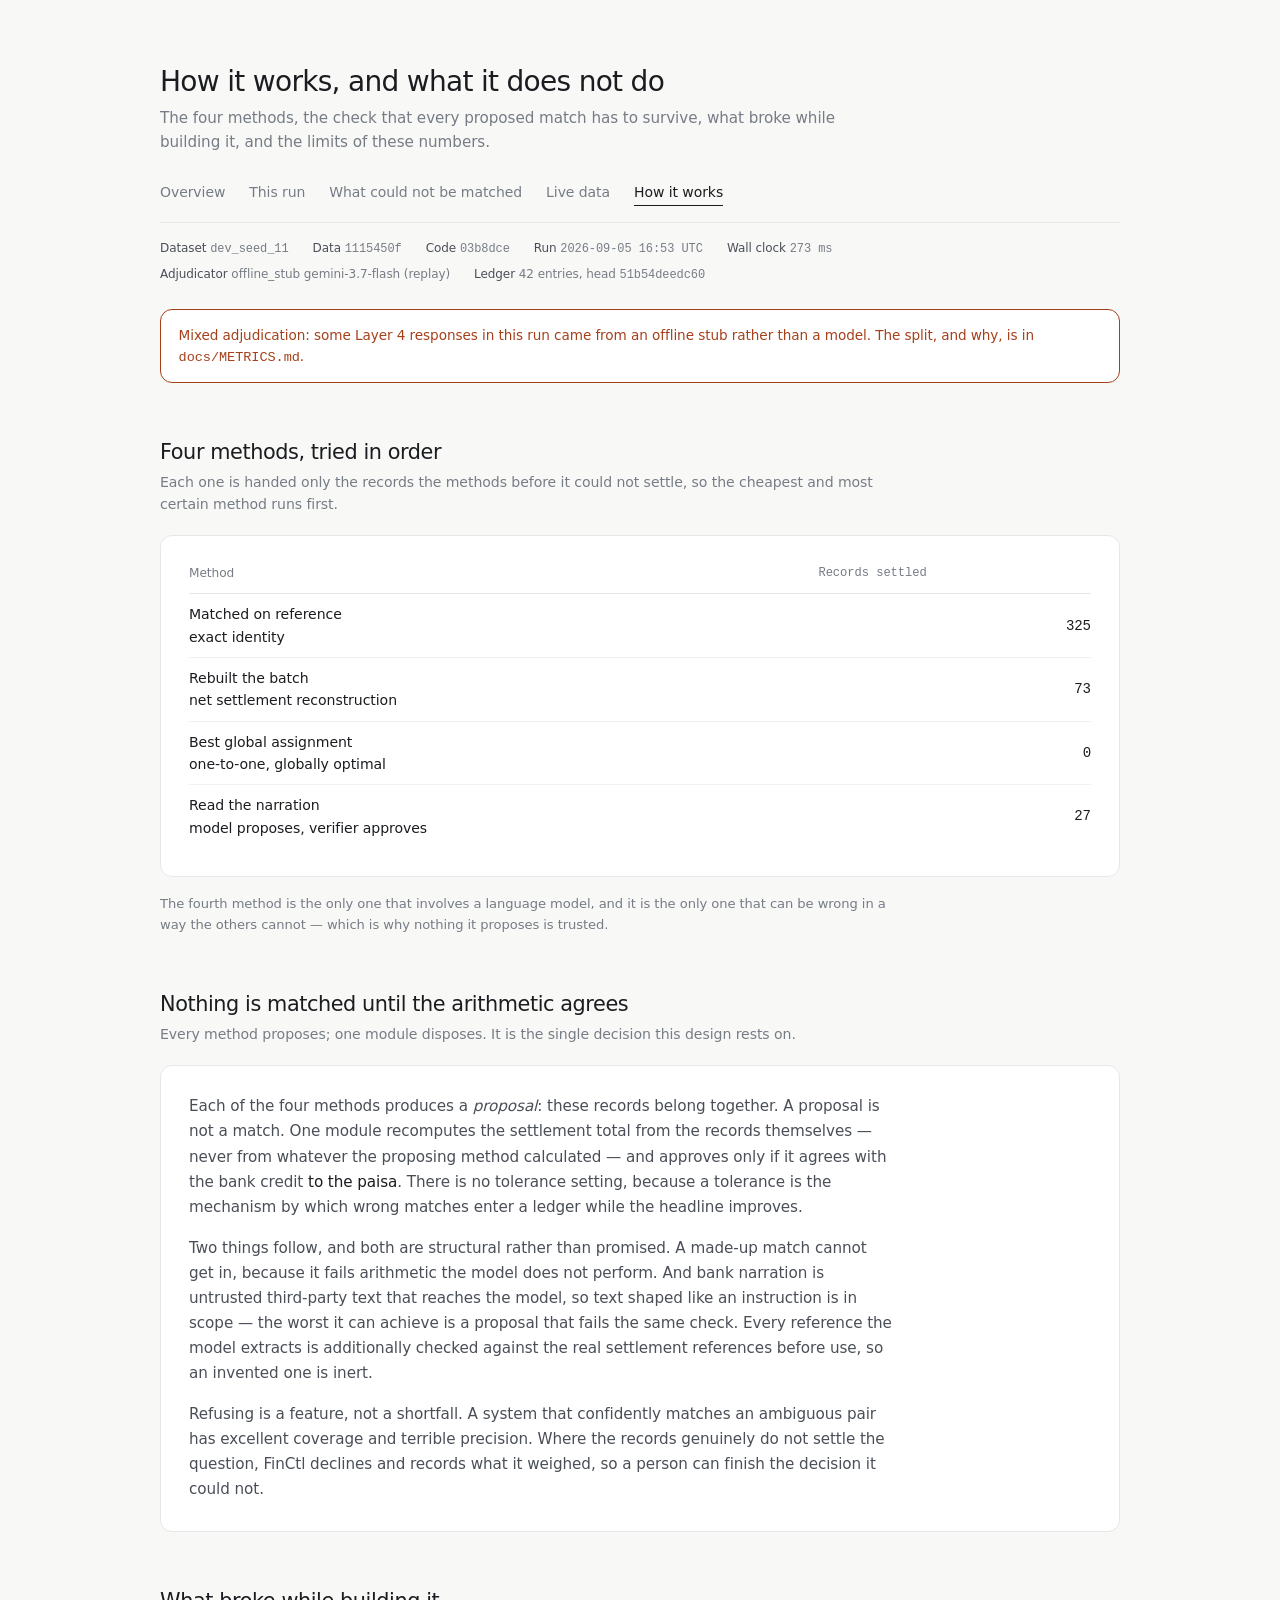
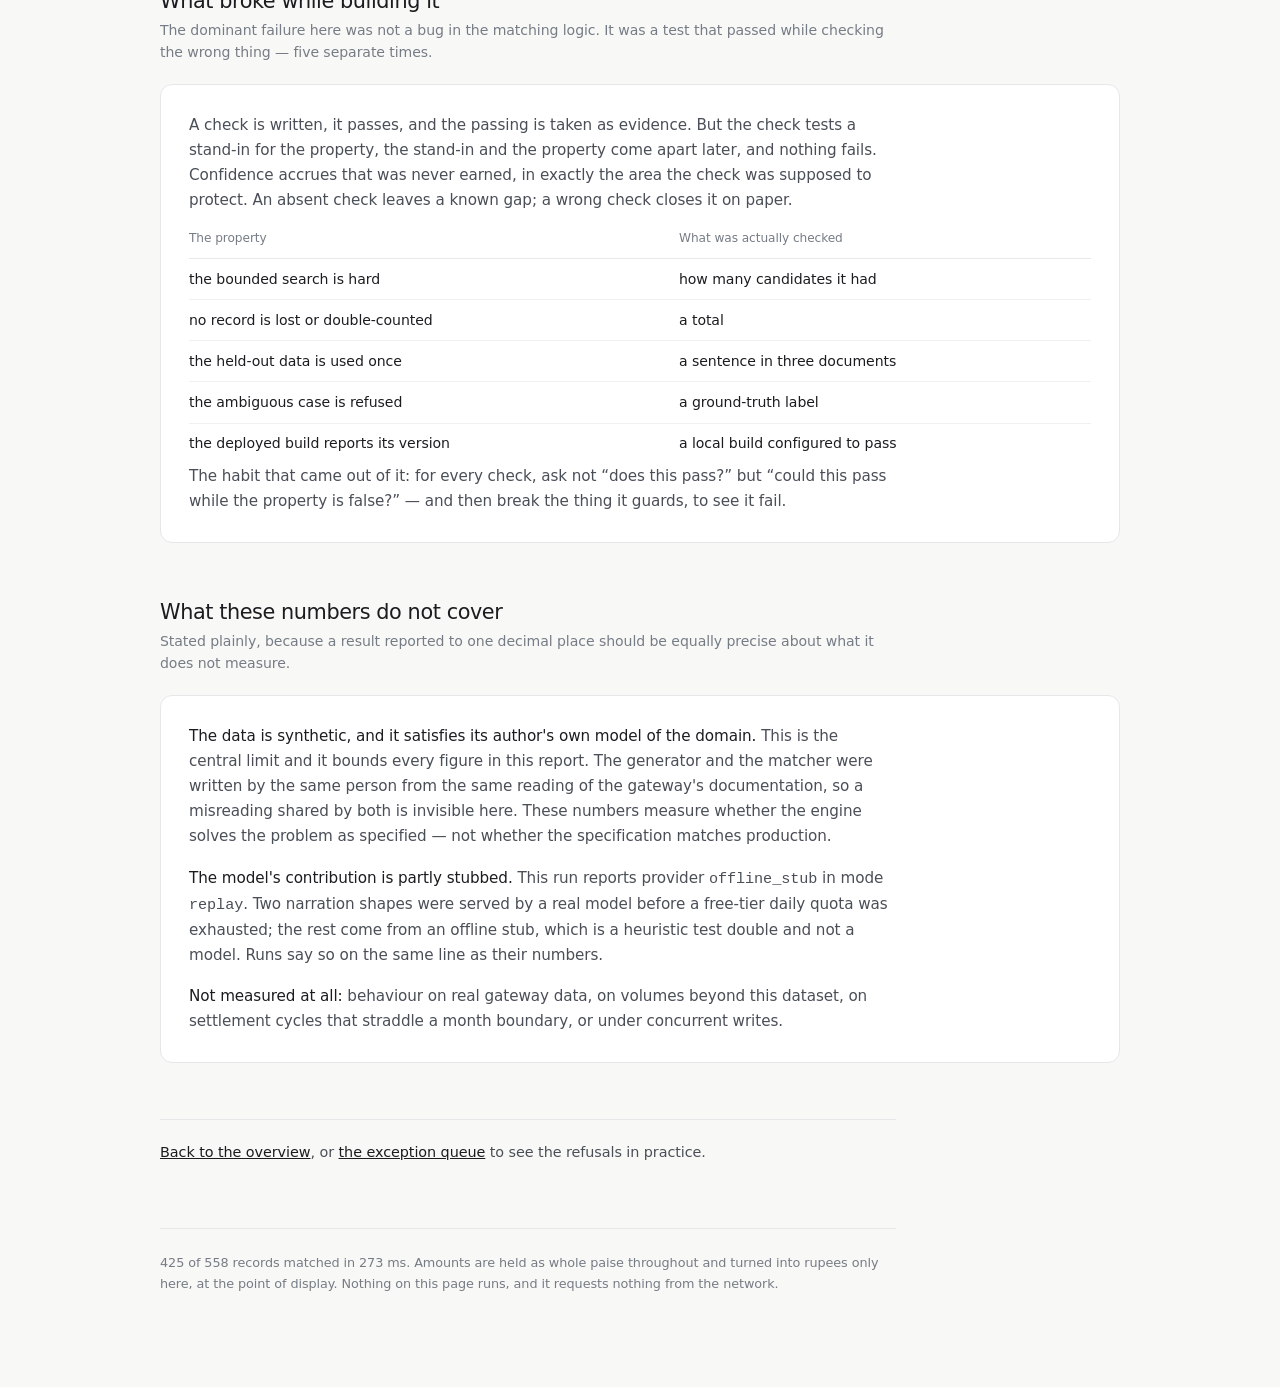
==== commit 7dfc214d: "Re-render the report and re-paste the metrics block against 03b8dce Both name the commit that produc" ====
--- a/docs/about.html
+++ b/docs/about.html
@@ -714,7 +714,7 @@
     <h1>How it works, and what it does not do</h1>
     <p class="tagline">The four methods, the check that every proposed match has to survive, what broke while building it, and the limits of these numbers.</p>
     <nav aria-label="Sections"><a href="index.html">Overview</a><a href="run.html">This run</a><a href="exceptions.html">What could not be matched</a><a href="settings.html">Live data</a><span class="here" aria-current="page">How it works</span></nav>
-    <p class="provenance"><span><b>Dataset</b> <span class='v'>dev_seed_11</span></span> <span><b>Data</b> <span class='v'>1115450f</span></span> <span><b>Code</b> <span class='v'>867152e</span></span> <span><b>Run</b> <span class='v'>2026-09-05 16:46 UTC</span></span> <span><b>Wall clock</b> <span class='v'>274 ms</span></span> <span><b>Adjudicator</b> offline_stub gemini-3.7-flash (replay)</span> <span><b>Ledger</b> 42 entries, head <span class='v'>51b54deedc60</span></span></p>
+    <p class="provenance"><span><b>Dataset</b> <span class='v'>dev_seed_11</span></span> <span><b>Data</b> <span class='v'>1115450f</span></span> <span><b>Code</b> <span class='v'>03b8dce</span></span> <span><b>Run</b> <span class='v'>2026-09-05 16:53 UTC</span></span> <span><b>Wall clock</b> <span class='v'>273 ms</span></span> <span><b>Adjudicator</b> offline_stub gemini-3.7-flash (replay)</span> <span><b>Ledger</b> 42 entries, head <span class='v'>51b54deedc60</span></span></p>
     <p class="warn">Mixed adjudication: some Layer 4 responses in this run came from an offline stub rather than a model. The split, and why, is in <code>docs/METRICS.md</code>.</p>
   </header>
 
@@ -722,7 +722,7 @@
 <section><h2>Four methods, tried in order</h2><p class="says">Each one is handed only the records the methods before it could not settle, so the cheapest and most certain method runs first.</p><div class="card"><table class="by-type"><thead><tr><th>Method</th><th class="num">Records settled</th></tr></thead><tbody><tr><td>Matched on reference<br><span class="keys">exact identity</span></td><td class="num">325</td></tr><tr><td>Rebuilt the batch<br><span class="keys">net settlement reconstruction</span></td><td class="num">73</td></tr><tr><td>Best global assignment<br><span class="keys">one-to-one, globally optimal</span></td><td class="num">0</td></tr><tr><td>Read the narration<br><span class="keys">model proposes, verifier approves</span></td><td class="num">27</td></tr></tbody></table></div><p class="caption">The fourth method is the only one that involves a language model, and it is the only one that can be wrong in a way the others cannot — which is why nothing it proposes is trusted.</p></section><section><h2>Nothing is matched until the arithmetic agrees</h2><p class="says">Every method proposes; one module disposes. It is the single decision this design rests on.</p><div class="card intro"><p>Each of the four methods produces a <em>proposal</em>: these records belong together. A proposal is not a match. One module recomputes the settlement total from the records themselves — never from whatever the proposing method calculated — and approves only if it agrees with the bank credit <strong>to the paisa</strong>. There is no tolerance setting, because a tolerance is the mechanism by which wrong matches enter a ledger while the headline improves.</p><p>Two things follow, and both are structural rather than promised. A made-up match cannot get in, because it fails arithmetic the model does not perform. And bank narration is untrusted third-party text that reaches the model, so text shaped like an instruction is in scope — the worst it can achieve is a proposal that fails the same check. Every reference the model extracts is additionally checked against the real settlement references before use, so an invented one is inert.</p><p>Refusing is a feature, not a shortfall. A system that confidently matches an ambiguous pair has excellent coverage and terrible precision. Where the records genuinely do not settle the question, FinCtl declines and records what it weighed, so a person can finish the decision it could not.</p></div></section><section><h2>What broke while building it</h2><p class="says">The dominant failure here was not a bug in the matching logic. It was a test that passed while checking the wrong thing — five separate times.</p><div class="card intro"><p>A check is written, it passes, and the passing is taken as evidence. But the check tests a stand-in for the property, the stand-in and the property come apart later, and nothing fails. Confidence accrues that was never earned, in exactly the area the check was supposed to protect. An absent check leaves a known gap; a wrong check closes it on paper.</p><table class="by-type"><thead><tr><th>The property</th><th>What was actually checked</th></tr></thead><tbody><tr><td>the bounded search is hard</td><td>how many candidates it had</td></tr><tr><td>no record is lost or double-counted</td><td>a total</td></tr><tr><td>the held-out data is used once</td><td>a sentence in three documents</td></tr><tr><td>the ambiguous case is refused</td><td>a ground-truth label</td></tr><tr><td>the deployed build reports its version</td><td>a local build configured to pass</td></tr></tbody></table><p>The habit that came out of it: for every check, ask not &ldquo;does this pass?&rdquo; but &ldquo;could this pass while the property is false?&rdquo; — and then break the thing it guards, to see it fail.</p></div></section><section><h2>What these numbers do not cover</h2><p class="says">Stated plainly, because a result reported to one decimal place should be equally precise about what it does not measure.</p><div class="card intro"><p><strong>The data is synthetic, and it satisfies its author's own model of the domain.</strong> This is the central limit and it bounds every figure in this report. The generator and the matcher were written by the same person from the same reading of the gateway's documentation, so a misreading shared by both is invisible here. These numbers measure whether the engine solves the problem as specified — not whether the specification matches production.</p><p><strong>The model's contribution is partly stubbed.</strong> This run reports provider <code>offline_stub</code> in mode <code>replay</code>. Two narration shapes were served by a real model before a free-tier daily quota was exhausted; the rest come from an offline stub, which is a heuristic test double and not a model. Runs say so on the same line as their numbers.</p><p><strong>Not measured at all:</strong> behaviour on real gateway data, on volumes beyond this dataset, on settlement cycles that straddle a month boundary, or under concurrent writes.</p></div></section><p class="onward"><a href="index.html">Back to the overview</a>, or <a href="exceptions.html">the exception queue</a> to see the refusals in practice.</p>
   </div>
 
-  <footer>425 of 558 records matched in 274 ms. Amounts are held as whole paise throughout and turned into rupees only here, at the point of display. Nothing on this page runs, and it requests nothing from the network.</footer>
+  <footer>425 of 558 records matched in 273 ms. Amounts are held as whole paise throughout and turned into rupees only here, at the point of display. Nothing on this page runs, and it requests nothing from the network.</footer>
 </main>
 <!-- The figures on this page are also here as JSON, so it is machine-readable without scraping
      the markup. Nothing on this page executes: there is no script, no fetch, and no external
@@ -731,7 +731,7 @@
   "ablation": "\nAblation (same dataset, layers enabled cumulatively)\n  arm                  auto-match   false-match   value matched   exceptions   UNCLASSIFIED\n  exact only (L1)          58.2%         0.00%           57.2%          233             94\n  + netting (L2)           71.3%         0.00%           73.4%          160              4   +13.1pp rec  +16.2pp val\n  + fuzzy (L3)             71.3%         0.00%           73.4%          160              0   +0.0pp rec  +0.0pp val\n  + LLM (L4)               76.2%         0.00%           78.8%          133              0   +4.8pp rec  +5.4pp val\n  False-match rate is reported on every arm: an arm that raises coverage while also\n  raising false matches is a regression being sold as an improvement.\n  Records and value are reported separately because a layer can buy a lot of one and\n  little of the other.",
   "at_risk_paise": 1146129974,
   "auto_matched": 425,
-  "block": "Dataset: dev_seed_11  data 1115450f   SHA: 867152e   2026-09-05 16:46\nAdjudicator: offline_stub / gemini-3.7-flash   !! STUBBED PROPOSER, not a model (6 responses)\n  ^ counts THIS RUN's responses. 1 cached rule(s) were authored by a real model; those narrations now resolve via the promoted regex, so their fixtures are never consulted and the model does not appear above. Its contribution moved from the response cache into the rules cache, which is what promotion is for.\nRecords processed         558          Wall clock    0.275s\nAuto-matched              425    76.2%   Throughput   2031 rec/s\n  Layer 1  exact            325    58.2%\n  Layer 2  netting           73    13.1%\n  Layer 3  fuzzy              0     0.0%\n  Layer 4  LLM+verified      27     4.8%\nFalse matches               0    0.00%   <- precision, not coverage\nExceptions                133    23.8%    Rs 1,14,61,299.74 at risk\n  correctly flagged        94    70.7%\n  missed matches           39    29.3%\nValue in the run    Rs 8,77,64,133.83          <- see 'value denominator' below\n  value matched     Rs 6,91,46,021.36    78.8%\n  value unmatched   Rs 1,86,18,112.47    21.2%   the two sum to the total, exactly\n  value denominator: per record across all three sources, the same population the record rate uses.\n    One sale is counted up to three times -- as a ledger row, a gateway payment and inside a bank credit --\n    so this exceeds the money that moved. Per source: merchant Rs 2,66,64,589.00  gateway Rs 3,39,09,140.33  bank Rs 2,71,90,404.50\n  NB 'at risk' above is Rs 1,14,61,299.74, which is NOT this figure: it sums each exception's own\n    amount-at-risk (a batch's expected credit, say), not the gross value of every record it names.\n  by type: TIMING_OUTSIDE_WINDOW 44, AMBIGUOUS 43, MISSING_BANK_ROW 32, UNPARSEABLE_NARRATION 32, SUBSET_SEARCH_EXHAUSTED 13, MISSING_GATEWAY_ROW 1\n  by class: absent 56, undetermined 38\nLLM calls                   0   cache hits    6   Calls / 100  0.00 (replay: all 6 responses from cache)\n  cold calls / 100: not measured -- this run replayed from cache, so it cannot report a cold rate. The last cold attempt was terminated by provider quota exhaustion; see docs/METRICS.md.\n  by kind: none (all replayed from fixtures)   MODE=replay\nRules cache                 3 rules   2 promoted from narration the seeded regex missed\n  authored by: google-gemini/gemini-3.7-flash x1, offline_stub/gemini-3.7-flash x1\nAdjudication             0.0s   retries 0   backoff     0s   (1% of wall clock)\nCost / 1000            Rs TBD          USD 0.000000 total\nAudit ledger               42 entries   head 51b54deedc60\nBy mechanism  (delta != 0 batches; ground-truth attribution. refused is a SUCCESS, exhausted is an honest failure)\n  credit_without_parseable_utr       4 batches  resolved 3  refused 0  exhausted 0  unclassified 0  MISSING_BANK_ROW 1\n  duplicate_reference_contamination  2 batches  resolved 2  refused 0  exhausted 0  unclassified 0\n  export_cutoff_skew                 3 batches  resolved 3  refused 0  exhausted 0  unclassified 0\n  multiple_subsets_explain_delta     2 batches  resolved 0  refused 2  exhausted 0  unclassified 0\n  on_hold_release_misdated           2 batches  resolved 2  refused 0  exhausted 0  unclassified 0\n  pool_beyond_node_budget            1 batch    resolved 0  refused 0  exhausted 1  unclassified 0\nRefusals  (declining is a SUCCESS. Two distinct kinds, kept separate on purpose - they were conflated once). STRICTER than the by-pathology row below: that asks whether the engine avoided a wrong answer, this asks whether it gave the right answer for the right reason - a declared AMBIGUOUS, not merely an absence.\n  P7 record-level tie            8/8    records   100.0%\n  M5 batch subset ambiguity      2/2    batches   100.0%\nBy pathology  (records carry >=1, so these OVERLAP and do not sum to 558)\n  P1   502/541  P2    57/66   P3    18/18   P4     3/3    P5     4/4    P6    24/24\n  P7     8/8    P8    24/24   P9    50/50   P10   30/30   P11    2/2    P12   12/14",
+  "block": "Dataset: dev_seed_11  data 1115450f   SHA: 03b8dce   2026-09-05 16:53\nAdjudicator: offline_stub / gemini-3.7-flash   !! STUBBED PROPOSER, not a model (6 responses)\n  ^ counts THIS RUN's responses. 1 cached rule(s) were authored by a real model; those narrations now resolve via the promoted regex, so their fixtures are never consulted and the model does not appear above. Its contribution moved from the response cache into the rules cache, which is what promotion is for.\nRecords processed         558          Wall clock    0.273s\nAuto-matched              425    76.2%   Throughput   2040 rec/s\n  Layer 1  exact            325    58.2%\n  Layer 2  netting           73    13.1%\n  Layer 3  fuzzy              0     0.0%\n  Layer 4  LLM+verified      27     4.8%\nFalse matches               0    0.00%   <- precision, not coverage\nExceptions                133    23.8%    Rs 1,14,61,299.74 at risk\n  correctly flagged        94    70.7%\n  missed matches           39    29.3%\nValue in the run    Rs 8,77,64,133.83          <- see 'value denominator' below\n  value matched     Rs 6,91,46,021.36    78.8%\n  value unmatched   Rs 1,86,18,112.47    21.2%   the two sum to the total, exactly\n  value denominator: per record across all three sources, the same population the record rate uses.\n    One sale is counted up to three times -- as a ledger row, a gateway payment and inside a bank credit --\n    so this exceeds the money that moved. Per source: merchant Rs 2,66,64,589.00  gateway Rs 3,39,09,140.33  bank Rs 2,71,90,404.50\n  NB 'at risk' above is Rs 1,14,61,299.74, which is NOT this figure: it sums each exception's own\n    amount-at-risk (a batch's expected credit, say), not the gross value of every record it names.\n  by type: TIMING_OUTSIDE_WINDOW 44, AMBIGUOUS 43, MISSING_BANK_ROW 32, UNPARSEABLE_NARRATION 32, SUBSET_SEARCH_EXHAUSTED 13, MISSING_GATEWAY_ROW 1\n  by class: absent 56, undetermined 38\nLLM calls                   0   cache hits    6   Calls / 100  0.00 (replay: all 6 responses from cache)\n  cold calls / 100: not measured -- this run replayed from cache, so it cannot report a cold rate. The last cold attempt was terminated by provider quota exhaustion; see docs/METRICS.md.\n  by kind: none (all replayed from fixtures)   MODE=replay\nRules cache                 3 rules   2 promoted from narration the seeded regex missed\n  authored by: google-gemini/gemini-3.7-flash x1, offline_stub/gemini-3.7-flash x1\nAdjudication             0.0s   retries 0   backoff     0s   (0% of wall clock)\nCost / 1000            Rs TBD          USD 0.000000 total\nAudit ledger               42 entries   head 51b54deedc60\nBy mechanism  (delta != 0 batches; ground-truth attribution. refused is a SUCCESS, exhausted is an honest failure)\n  credit_without_parseable_utr       4 batches  resolved 3  refused 0  exhausted 0  unclassified 0  MISSING_BANK_ROW 1\n  duplicate_reference_contamination  2 batches  resolved 2  refused 0  exhausted 0  unclassified 0\n  export_cutoff_skew                 3 batches  resolved 3  refused 0  exhausted 0  unclassified 0\n  multiple_subsets_explain_delta     2 batches  resolved 0  refused 2  exhausted 0  unclassified 0\n  on_hold_release_misdated           2 batches  resolved 2  refused 0  exhausted 0  unclassified 0\n  pool_beyond_node_budget            1 batch    resolved 0  refused 0  exhausted 1  unclassified 0\nRefusals  (declining is a SUCCESS. Two distinct kinds, kept separate on purpose - they were conflated once). STRICTER than the by-pathology row below: that asks whether the engine avoided a wrong answer, this asks whether it gave the right answer for the right reason - a declared AMBIGUOUS, not merely an absence.\n  P7 record-level tie            8/8    records   100.0%\n  M5 batch subset ambiguity      2/2    batches   100.0%\nBy pathology  (records carry >=1, so these OVERLAP and do not sum to 558)\n  P1   502/541  P2    57/66   P3    18/18   P4     3/3    P5     4/4    P6    24/24\n  P7     8/8    P8    24/24   P9    50/50   P10   30/30   P11    2/2    P12   12/14",
   "by_class": {
     "absent": 56,
     "undetermined": 38
@@ -1565,9 +1565,9 @@
   },
   "provenance": {
     "dataset_sha": "1115450f",
-    "git_sha": "867152e",
+    "git_sha": "03b8dce",
     "manifest_state": "match",
-    "started_at_utc": "2026-09-05 16:46",
+    "started_at_utc": "2026-09-05 16:53",
     "trustworthy": true
   },
   "record_digest": {
@@ -3381,7 +3381,7 @@
     "matched_paise": 6914602136,
     "total_paise": 8776413383
   },
-  "wall_clock_ms": 274,
+  "wall_clock_ms": 273,
   "worked_example": {
     "credit_paise": 113604336,
     "joined_paise": 56679532,
